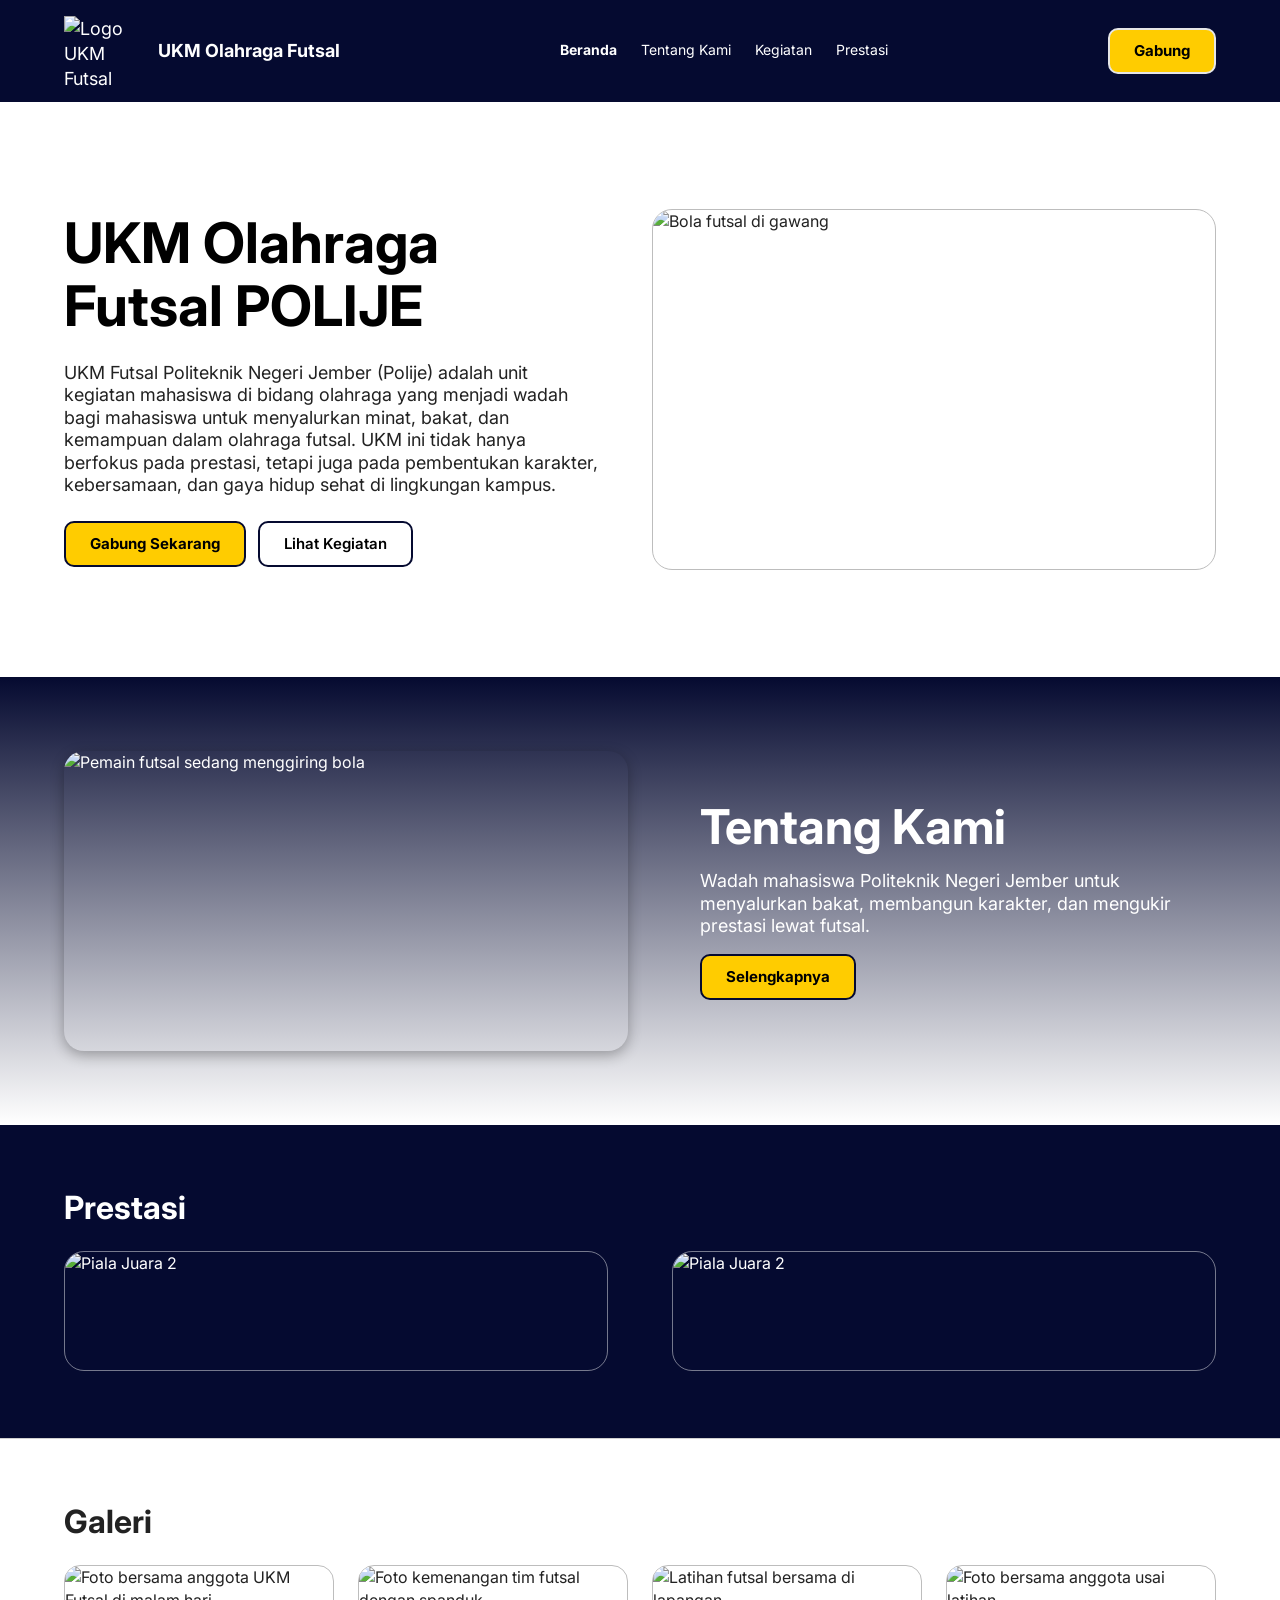
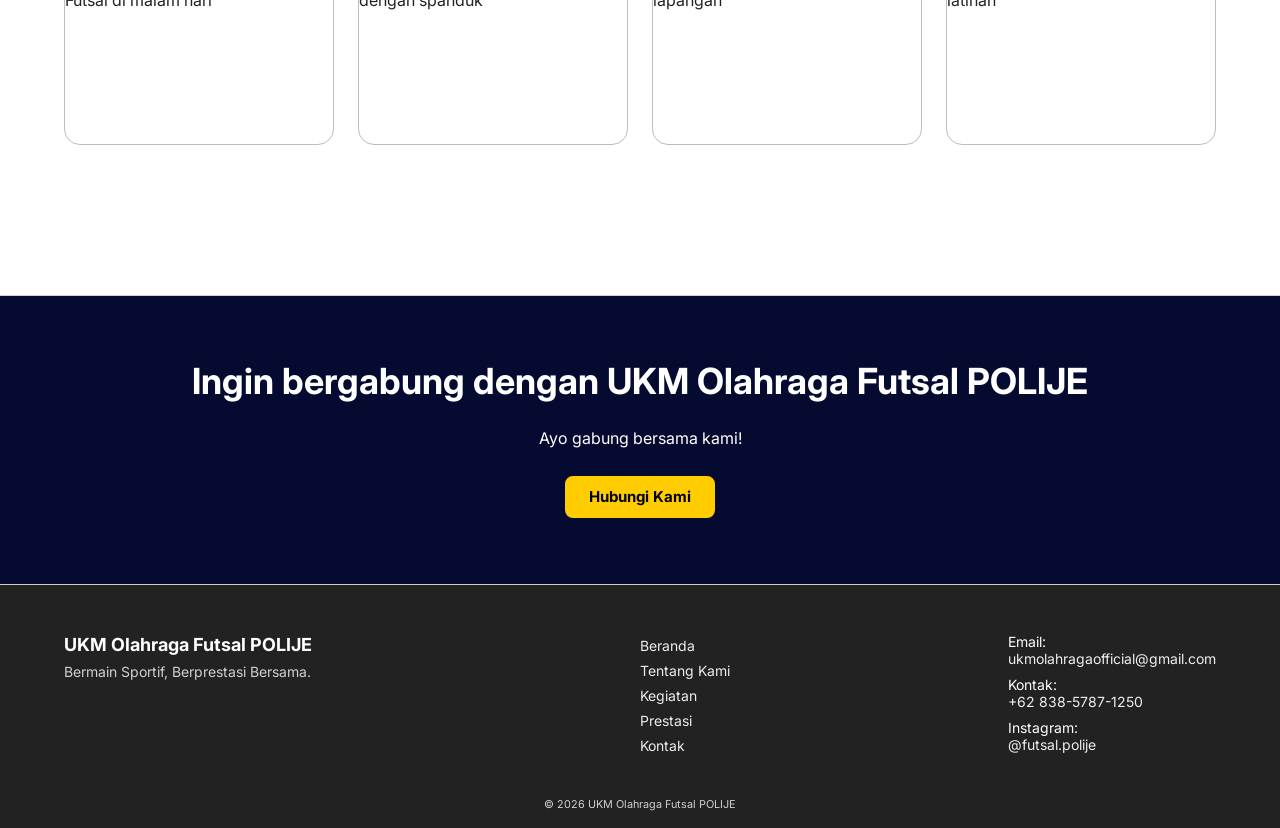
==== Beranda.html @ 7218a0f6 "penambahan Javascript" ====
<!DOCTYPE html>
<html lang="id">
<head>
  <meta charset="UTF-8">
  <meta name="viewport" content="width=device-width, initial-scale=1">
  <meta name="description" content="UKM Olahraga Futsal Politeknik Negeri Jember (POLIJE) - wadah mahasiswa untuk menyalurkan minat, bakat, dan kemampuan dalam olahraga futsal.">
  <title>UKM Olahraga Futsal POLIJE</title>

  <!-- Font Inter -->
  <link rel="preconnect" href="https://fonts.googleapis.com">
  <link rel="preconnect" href="https://fonts.gstatic.com" crossorigin>
  <link href="https://fonts.googleapis.com/css2?family=Inter:wght@400;500;600;700&display=swap" rel="stylesheet">

  <!-- CSS eksternal -->
  <link rel="stylesheet" href="style.css">
</head>
<body id="atas">

  <!-- Tautan lompat untuk aksesibilitas -->
  <a class="skip-link" href="#konten-utama">Lompat ke konten utama</a>

  <!-- ========== HEADER & NAVIGASI ========== -->
  <header class="site-header is-dark is-home">
    <a class="brand" href="Beranda.html">
      <img src="images/logo-futsal.png" alt="Logo UKM Futsal POLIJE" width="40" height="40">
      <strong>UKM Olahraga Futsal</strong>
    </a>

    <nav class="main-nav" aria-label="Navigasi utama">
      <ul>
        <li><a href="Beranda.html" aria-current="page"><strong>Beranda</strong></a></li>
        <li><a href="tentang-kami.html">Tentang Kami</a></li>
        <li><a href="kegiatan-galeri.html">Kegiatan</a></li>
        <li><a href="prestasi.html">Prestasi</a></li>
      </ul>
    </nav>

    <p><a class="btn" href="#gabung"><strong>Gabung</strong></a></p>
  </header>

  <hr>

  <main id="konten-utama">

    <!-- ========== BERANDA ========== -->
    <section id="beranda" class="section hero" aria-labelledby="judul-beranda">
      <div>
        <h1 id="judul-beranda">UKM Olahraga Futsal POLIJE</h1>
        <p>
          UKM Futsal Politeknik Negeri Jember (Polije) adalah unit kegiatan
          mahasiswa di bidang olahraga yang menjadi wadah bagi mahasiswa untuk
          menyalurkan minat, bakat, dan kemampuan dalam olahraga futsal. UKM ini
          tidak hanya berfokus pada prestasi, tetapi juga pada pembentukan
          karakter, kebersamaan, dan gaya hidup sehat di lingkungan kampus.
        </p>
        <p class="btn-row">
          <a class="btn" href="#gabung"><strong>Gabung Sekarang</strong></a>
          <a class="btn btn-outline" href="kegiatan-galeri.html">Lihat Kegiatan</a>
        </p>
      </div>
      <figure>
        <img src="images/hero-futsal.jpg" alt="Bola futsal di gawang" width="480" height="320">
      </figure>
    </section>

    <hr>

    <!-- ========== TENTANG KAMI ========== -->
    <section id="tentang" class="section section-gradient about-home" aria-labelledby="judul-tentang">
      <figure>
        <img src="images/tentang-futsal.jpg" alt="Pemain futsal sedang menggiring bola" width="480" height="320">
      </figure>
      <div>
        <h2 id="judul-tentang">Tentang Kami</h2>
        <p>
          Wadah mahasiswa Politeknik Negeri Jember untuk menyalurkan bakat,
          membangun karakter, dan mengukir prestasi lewat futsal.
        </p>
        <p><a class="btn" href="tentang-kami.html"><strong>Selengkapnya</strong></a></p>
      </div>
    </section>

    <hr>

    <!-- ========== PRESTASI ========== -->
    <section id="prestasi" class="section section-dark prestasi-home" aria-labelledby="judul-prestasi">
      <h2 id="judul-prestasi">Prestasi</h2>
      <ul class="prestasi-list">
        <li>
          <figure>
            <img src="images/prestasi-juara-2-a.jpg" alt="Piala Juara 2" width="480" height="120">
            <figcaption class="sr-only">Juara 2</figcaption>
          </figure>
        </li>
        <li>
          <figure>
            <img src="images/prestasi-juara-2-b.jpg" alt="Piala Juara 2" width="480" height="120">
            <figcaption class="sr-only">Juara 2</figcaption>
          </figure>
        </li>
      </ul>
      <p class="to-top"><a href="#atas">Kembali ke atas</a></p>
    </section>

    <hr>

    <!-- ========== GALERI / KEGIATAN ========== -->
    <section id="galeri" class="section galeri-home" aria-labelledby="judul-galeri">
      <h2 id="judul-galeri">Galeri</h2>
      <ul class="gallery">
        <li><img src="images/galeri-1.jpg" alt="Foto bersama anggota UKM Futsal di malam hari" width="240" height="180"></li>
        <li><img src="images/galeri-2.jpg" alt="Foto kemenangan tim futsal dengan spanduk" width="240" height="180"></li>
        <li><img src="images/galeri-3.jpg" alt="Latihan futsal bersama di lapangan" width="240" height="180"></li>
        <li><img src="images/galeri-4.jpg" alt="Foto bersama anggota usai latihan" width="240" height="180"></li>
      </ul>
      <p class="to-top"><a href="#atas">Kembali ke atas</a></p>
    </section>

    <hr>

    <!-- ========== AJAKAN BERGABUNG ========== -->
    <section id="gabung" class="section section-dark cta" aria-labelledby="judul-gabung">
      <h2 id="judul-gabung">Ingin bergabung dengan UKM Olahraga Futsal POLIJE</h2>
      <p>Ayo gabung bersama kami!</p>
      <p><a class="btn" href="#kontak"><strong>Hubungi Kami</strong></a></p>
    </section>

  </main>

  <hr>

  <!-- ========== FOOTER & KONTAK ========== -->
  <footer id="kontak" class="site-footer">
    <section class="footer-brand" aria-labelledby="judul-footer">
      <h2 id="judul-footer">UKM Olahraga Futsal POLIJE</h2>
      <p>Bermain Sportif, Berprestasi Bersama.</p>
    </section>

    <nav class="footer-nav" aria-label="Navigasi footer">
      <h3 class="sr-only">Menu</h3>
      <ul>
        <li><a href="Beranda.html">Beranda</a></li>
        <li><a href="tentang-kami.html">Tentang Kami</a></li>
        <li><a href="kegiatan-galeri.html">Kegiatan</a></li>
        <li><a href="prestasi.html">Prestasi</a></li>
        <li><a href="#kontak">Kontak</a></li>
      </ul>
    </nav>

    <address class="footer-contact">
      <h3 class="sr-only">Kontak</h3>
      <p>Email:<br>
        <a href="mailto:ukmolahragaofficial@gmail.com">ukmolahragaofficial@gmail.com</a>
      </p>
      <p>Kontak:<br>
        <a href="tel:+6283857871250">+62 838-5787-1250</a>
      </p>
      <p>Instagram:<br>
        <a href="https://www.instagram.com/futsal.polije" target="_blank" rel="noopener noreferrer">@futsal.polije</a>
      </p>
    </address>

    <p class="footer-copy"><small>&copy; 2026 UKM Olahraga Futsal POLIJE</small></p>
    <p class="to-top"><a href="#atas">Kembali ke atas</a></p>
  </footer>
  <script src="slide.js"></script>
</body>
</html>
---- style.css ----
/* ==========================================================
   UKM Olahraga Futsal POLIJE - style.css
   Mengikuti desain Figma (lebar 1280px, padding section 64px)
   + penyesuaian responsif untuk tablet dan mobile.
   ========================================================== */

/* ---------- 1. Variabel ---------- */
:root {
  --navy: #050A30;
  --yellow: #FFCC00;
  --yellow-hover: #FFD94D;
  --ink: #222222;
  --gray: #555555;
  --line: #D0D0D0;
  --line-strong: #BDBDBD;
  --soft: #F2F2F2;
  --footer-bg: #222222;

  /* Jarak kiri-kanan: 64px di 1280px, tetap terpusat (isi 1152px) di layar lebih lebar */
  --pad-x: max(64px, calc((100% - 1152px) / 2));

  --font: "Inter", system-ui, -apple-system, "Segoe UI", Roboto, Arial, sans-serif;
}

/* ---------- 2. Reset & dasar ---------- */
*,
*::before,
*::after {
  box-sizing: border-box;
}

html {
  scroll-behavior: smooth;
}

body {
  margin: 0;
  font-family: var(--font);
  font-size: 16px;
  line-height: 1.4;
  color: var(--ink);
  background: #FFFFFF;
}

img {
  display: block;
  max-width: 100%;
}

figure {
  margin: 0;
}

ul,
ol {
  margin: 0;
  padding: 0;
}

h1, h2, h3, p {
  margin: 0;
}

a {
  color: inherit;
  text-decoration: none;
}

hr {
  display: none; /* pemisah antar-section diganti border/warna section */
}

/* Fokus keyboard yang jelas */
a:focus-visible {
  outline: 3px solid #5B8DEF;
  outline-offset: 3px;
  border-radius: 4px;
}

/* Teks hanya untuk pembaca layar */
.sr-only {
  position: absolute;
  width: 1px;
  height: 1px;
  margin: -1px;
  padding: 0;
  overflow: hidden;
  clip: rect(0, 0, 0, 0);
  white-space: nowrap;
  border: 0;
}

/* Tautan lompat: muncul saat difokuskan keyboard */
.skip-link {
  position: absolute;
  left: 16px;
  top: -100px;
  z-index: 100;
  padding: 10px 16px;
  background: var(--yellow);
  color: #000;
  font-weight: 600;
  border-radius: 8px;
}

.skip-link:focus {
  top: 16px;
}

/* "Kembali ke atas" tidak ada di desain Figma */
.to-top {
  display: none;
}

/* ---------- 3. Tombol ---------- */
.btn {
  display: inline-flex;
  align-items: center;
  justify-content: center;
  padding: 12px 24px;
  font-size: 15px;
  font-weight: 600;
  line-height: 1.2;
  color: #000;
  background: var(--yellow);
  border: 2px solid var(--navy);
  border-radius: 10px;
  transition: background-color .15s ease, transform .15s ease, box-shadow .15s ease;
}

.btn:hover {
  background: var(--yellow-hover);
  transform: translateY(-1px);
  box-shadow: 0 4px 10px rgba(0, 0, 0, .18);
}

.btn:active {
  transform: translateY(0);
  box-shadow: none;
}

.btn-outline {
  background: #FFFFFF;
}

.btn-outline:hover {
  background: var(--soft);
}

.btn-row {
  display: flex;
  flex-wrap: wrap;
  gap: 12px;
}

/* ---------- 4. Navbar ---------- */
.site-header {
  display: flex;
  flex-direction: row;
  justify-content: space-between;
  align-items: center;
  gap: 24px;
  height: 80px;
  padding: 16px var(--pad-x);
  background: #FFFFFF;
  color: var(--ink);
  border-bottom: 1px solid var(--line-strong);
}

.site-header > p {
  flex: none;
}

.brand {
  display: flex;
  align-items: center;
  gap: 16px;
  flex: none;
  font-size: 18px;
}

.brand img {
  width: 40px;
  height: 40px;
  object-fit: contain;
}

.brand strong {
  font-weight: 700;
  line-height: 1.2;
}

.main-nav ul {
  display: flex;
  align-items: center;
  gap: 24px;
  list-style: none;
}

.main-nav a {
  display: inline-block;
  padding: 4px 0;
  font-size: 14px;
  border-bottom: 2px solid transparent;
  transition: border-color .15s ease;
}

.main-nav a:hover {
  border-bottom-color: currentColor;
}

.main-nav a[aria-current="page"] {
  font-weight: 700;
}

/* Navbar biru gelap (Beranda & Prestasi) */
.site-header.is-dark {
  background: var(--navy);
  color: #FFFFFF;
}

.site-header.is-dark .btn {
  border-color: #E6E6E6;
}

/* Navbar Beranda: lebih tinggi dengan logo lebih besar */
.site-header.is-home {
  height: 102px;
  border-bottom-color: var(--navy);
}

.site-header.is-home .brand {
  gap: 24px;
}

.site-header.is-home .brand img {
  width: 70px;
  height: 70px;
}

/* ---------- 5. Judul halaman (header biru) ---------- */
.page-hero {
  display: flex;
  flex-direction: column;
  align-items: flex-start;
  gap: 12px;
  padding: 56px var(--pad-x);
  color: #FFFFFF;
  background: var(--navy);
  border-top: 1px solid var(--line);
  border-bottom: 1px solid var(--line);
}

.page-hero h1 {
  font-size: 44px;
  font-weight: 700;
  line-height: 1.1;
}

.page-hero p {
  font-size: 18px;
  line-height: 1.3;
}

/* Navigasi lokal tidak ditampilkan di Figma */
.page-hero nav {
  display: none;
}

/* ---------- 6. Section umum ---------- */
.section {
  display: flex;
  flex-direction: column;
  align-items: stretch;
  gap: 24px;
  padding: 64px var(--pad-x);
  background: #FFFFFF;
  border-bottom: 1px solid var(--line);
}

.section > h2 {
  font-size: 32px;
  font-weight: 700;
  line-height: 1.2;
}

.section-soft {
  background: var(--soft);
}

.section-dark {
  background: var(--navy);
  color: #FFFFFF;
}

.section-gradient {
  background: linear-gradient(180deg, var(--navy) 0%, #FFFFFF 100%);
  border-color: #FFFFFF;
}

/* ---------- 7. Beranda ---------- */
.hero {
  flex-direction: row;
  align-items: center;
  gap: 52px;
  min-height: 575px;
  border-bottom: 0;
}

.hero > div {
  flex: 1;
  display: flex;
  flex-direction: column;
  gap: 24px;
}

.hero h1 {
  font-size: 56px;
  font-weight: 700;
  line-height: 1.12;
  color: #000;
}

.hero p {
  font-size: 18px;
  line-height: 1.25;
}

.hero figure {
  flex: 0 0 49%;
}

.hero figure img {
  width: 100%;
  height: 361px;
  object-fit: cover;
  border-radius: 20px;
  border: 1px solid var(--line-strong);
}

.about-home {
  flex-direction: row;
  align-items: center;
  gap: 72px;
  min-height: 448px;
  color: #FFFFFF;
}

.about-home figure {
  flex: 0 0 49%;
}

.about-home figure img {
  width: 100%;
  height: 300px;
  object-fit: cover;
  border-radius: 20px;
  box-shadow: 0 4px 14px rgba(0, 0, 0, .3);
}

.about-home > div {
  flex: 1;
  display: flex;
  flex-direction: column;
  align-items: flex-start;
  gap: 16px;
}

.about-home h2 {
  font-size: 48px;
  font-weight: 700;
  line-height: 1.1;
}

.about-home p {
  font-size: 18px;
  line-height: 1.25;
}

.prestasi-home {
  min-height: 314px;
  border-color: var(--line);
}

.prestasi-home h2 {
  color: #FFFFFF;
}

.prestasi-list {
  display: grid;
  grid-template-columns: repeat(2, 1fr);
  gap: 64px;
  list-style: none;
}

.prestasi-list img {
  width: 100%;
  height: 120px;
  object-fit: cover;
  border-radius: 20px;
  border: 1px solid rgba(255, 255, 255, .45);
}

.galeri-home {
  min-height: 457px;
}

.cta {
  align-items: center;
  text-align: center;
  min-height: 284px;
  border-color: var(--line);
}

.cta h2 {
  font-size: 36px;
  font-weight: 700;
  line-height: 1.2;
  color: #FFFFFF;
}

.cta p {
  font-size: 16px;
}

/* ---------- 8. Galeri & kartu ---------- */
.gallery {
  display: grid;
  grid-template-columns: repeat(4, 1fr);
  gap: 24px;
  list-style: none;
}

.gallery img {
  width: 100%;
  height: 270px;
  object-fit: cover;
  border-radius: 16px;
  border: 1px solid var(--line-strong);
}

.galeri-home .gallery img {
  height: 180px;
}

.card-grid {
  display: grid;
  grid-template-columns: repeat(3, 1fr);
  gap: 24px;
  list-style: none;
}

/* Kartu kegiatan */
.card {
  height: 100%;
  padding: 16px;
  background: #FFFFFF;
  border: 1px solid var(--line);
  border-radius: 16px;
  transition: box-shadow .2s ease, transform .2s ease;
}

.card:hover {
  box-shadow: 0 6px 16px rgba(0, 0, 0, .1);
  transform: translateY(-2px);
}

.card img {
  width: 100%;
  height: 432px;
  object-fit: cover;
  border-radius: 16px;
}

.card h3 {
  margin-top: 16px;
  font-size: 20px;
  font-weight: 500;
  line-height: 1.3;
}

.card p {
  margin-top: 8px;
  font-size: 14px;
  color: var(--gray);
}

/* ---------- 9. Tentang Kami ---------- */
.profil {
  flex-direction: row;
  align-items: center;
  gap: 64px;
}

.profil > div {
  flex: 1;
}

.profil h2 {
  margin-bottom: 12px;
  font-size: 32px;
  font-weight: 700;
}

.profil h3 {
  font-size: 16px;
  font-weight: 400;
  line-height: 1.3;
  color: #333;
}

.profil p {
  margin-bottom: 28px;
  font-size: 16px;
  line-height: 1.3;
  color: #333;
}

.profil p:last-child {
  margin-bottom: 0;
}

.profil figure {
  flex: 0 0 49%;
}

.profil figure img {
  width: 100%;
  height: 320px;
  object-fit: cover;
  border-radius: 20px;
  filter: grayscale(1);
}

.visimisi {
  position: relative;
  flex-direction: row;
  align-items: stretch;
}

.panel {
  padding: 28px;
  background: #FFFFFF;
  border: 1px solid var(--line);
  border-radius: 20px;
  box-shadow: 0 4px 14px rgba(0, 0, 0, .08);
}

#visi {
  flex: 1;
}

#misi {
  flex: 1.65;
}

.panel h3 {
  margin-bottom: 12px;
  font-size: 26px;
  font-weight: 700;
  line-height: 1.2;
}

.panel p,
.panel li {
  font-size: 16px;
  line-height: 1.25;
  color: #444;
}

.panel ol {
  padding-left: 24px;
}

.struktur > p {
  font-size: 16px;
  color: var(--gray);
}

.team figure {
  padding: 20px;
  text-align: center;
  background: #FFFFFF;
  border: 1px solid var(--line-strong);
}

.team img {
  width: 100%;
  height: 420px;
  object-fit: cover;
  border-radius: 20px;
}

.team figcaption {
  margin-top: 12px;
  font-size: 14px;
  color: var(--gray);
  line-height: 1.5;
}

.team figcaption strong {
  font-size: 20px;
  font-weight: 500;
  color: var(--ink);
}

/* ---------- 10. Prestasi ---------- */
.achievement-list {
  display: flex;
  flex-direction: column;
  gap: 16px;
  width: 420px;
  max-width: 100%;
  list-style: none;
}

.achievement {
  display: flex;
  align-items: center;
  gap: 24px;
  padding: 20px;
  background: #FFFFFF;
  border: 1px solid var(--line-strong);
  transition: box-shadow .2s ease;
}

.achievement:hover {
  box-shadow: 0 6px 16px rgba(0, 0, 0, .1);
}

.achievement figure {
  flex: none;
}

.achievement img {
  width: 120px;
  height: 182px;
  object-fit: cover;
  border: 1px solid #333;
}

.achievement h3 {
  font-size: 20px;
  font-weight: 500;
  line-height: 1.3;
}

.achievement p {
  margin-top: 4px;
  font-size: 16px;
  color: var(--gray);
}

/* ---------- 11. Footer ---------- */
.site-footer {
  display: grid;
  grid-template-columns: 50% 1fr auto;
  grid-template-areas:
    "brand menu contact"
    "copy  copy copy";
  row-gap: 32px;
  padding: 48px var(--pad-x) 16px;
  background: var(--footer-bg);
  color: #FFFFFF;
}

.footer-brand {
  grid-area: brand;
}

.footer-brand h2 {
  font-size: 18px;
  font-weight: 700;
  line-height: 1.3;
}

.footer-brand p {
  margin-top: 6px;
  font-size: 14px;
  color: var(--line);
}

.footer-nav {
  grid-area: menu;
}

.footer-nav ul {
  list-style: none;
}

.footer-nav a,
.footer-contact a {
  color: #EDEDED;
}

.footer-nav a {
  display: inline-block;
  padding: 2px 0;
  font-size: 14px;
  line-height: 1.5;
}

.footer-nav a:hover,
.footer-contact a:hover {
  color: var(--yellow);
}

.footer-nav a:focus-visible,
.footer-contact a:focus-visible,
.footer-brand a:focus-visible {
  outline-color: var(--yellow);
}

.footer-contact {
  grid-area: contact;
  font-style: normal;
  font-size: 14px;
  line-height: 1.25;
}

.footer-contact p {
  margin-bottom: 8px;
}

.footer-copy {
  grid-area: copy;
  text-align: center;
  font-size: 13px;
  color: var(--line);
}

/* ---------- 12. Tablet (<= 1024px) ---------- */
@media (max-width: 1024px) {
  :root {
    --pad-x: 32px;
  }

  .hero,
  .about-home,
  .profil {
    flex-direction: column;
    align-items: stretch;
    gap: 32px;
    min-height: 0;
  }

  .hero figure,
  .about-home figure,
  .profil figure {
    flex: none;
  }

  .hero h1 {
    font-size: 44px;
  }

  .about-home h2 {
    font-size: 40px;
  }

  .gallery,
  .card-grid {
    grid-template-columns: repeat(2, 1fr);
  }

  .prestasi-list {
    gap: 24px;
  }

  .visimisi {
    flex-direction: column;
  }

  .site-footer {
    grid-template-columns: 1fr 1fr;
    grid-template-areas:
      "brand brand"
      "menu  contact"
      "copy  copy";
  }
}

/* ---------- 13. Mobile (<= 640px) ---------- */
@media (max-width: 640px) {
  :root {
    --pad-x: 20px;
  }

  .site-header,
  .site-header.is-home {
    flex-wrap: wrap;
    height: auto;
    gap: 12px 16px;
    padding-block: 12px;
  }

  .brand {
    gap: 10px;
    font-size: 15px;
  }

  .site-header.is-home .brand {
    gap: 12px;
  }

  .site-header.is-home .brand img {
    width: 48px;
    height: 48px;
  }

  .main-nav {
    order: 3;
    flex-basis: 100%;
    overflow-x: auto;
  }

  .main-nav ul {
    gap: 18px;
    white-space: nowrap;
  }

  .btn {
    padding: 10px 18px;
    font-size: 14px;
  }

  .page-hero {
    padding-block: 36px;
  }

  .page-hero h1 {
    font-size: 32px;
  }

  .page-hero p {
    font-size: 16px;
  }

  .section {
    padding-block: 40px;
  }

  .section > h2,
  .profil h2 {
    font-size: 26px;
  }

  .hero h1 {
    font-size: 34px;
  }

  .hero p,
  .about-home p {
    font-size: 16px;
  }

  .hero figure img {
    height: 240px;
  }

  .about-home h2 {
    font-size: 32px;
  }

  .about-home figure img {
    height: 220px;
  }

  .cta h2 {
    font-size: 26px;
  }

  .prestasi-list {
    grid-template-columns: 1fr;
  }

  .galeri-home .gallery img,
  .gallery img {
    height: 150px;
  }

  .card-grid {
    grid-template-columns: 1fr;
  }

  .card img {
    height: auto;
    aspect-ratio: 3 / 4;
  }

  .team img {
    height: 360px;
  }

  .profil figure img {
    height: 240px;
  }

  .panel {
    padding: 20px;
  }

  .achievement {
    gap: 16px;
    padding: 16px;
  }

  .achievement img {
    width: 96px;
    height: 146px;
  }

  .site-footer {
    grid-template-columns: 1fr;
    grid-template-areas:
      "brand"
      "menu"
      "contact"
      "copy";
    row-gap: 24px;
  }
}

/* ---------- 14. Hormati preferensi gerak ---------- */
@media (prefers-reduced-motion: reduce) {
  html {
    scroll-behavior: auto;
  }

  *,
  *::before,
  *::after {
    transition: none !important;
  }

  .btn:hover,
  .card:hover {
    transform: none;
  }
}
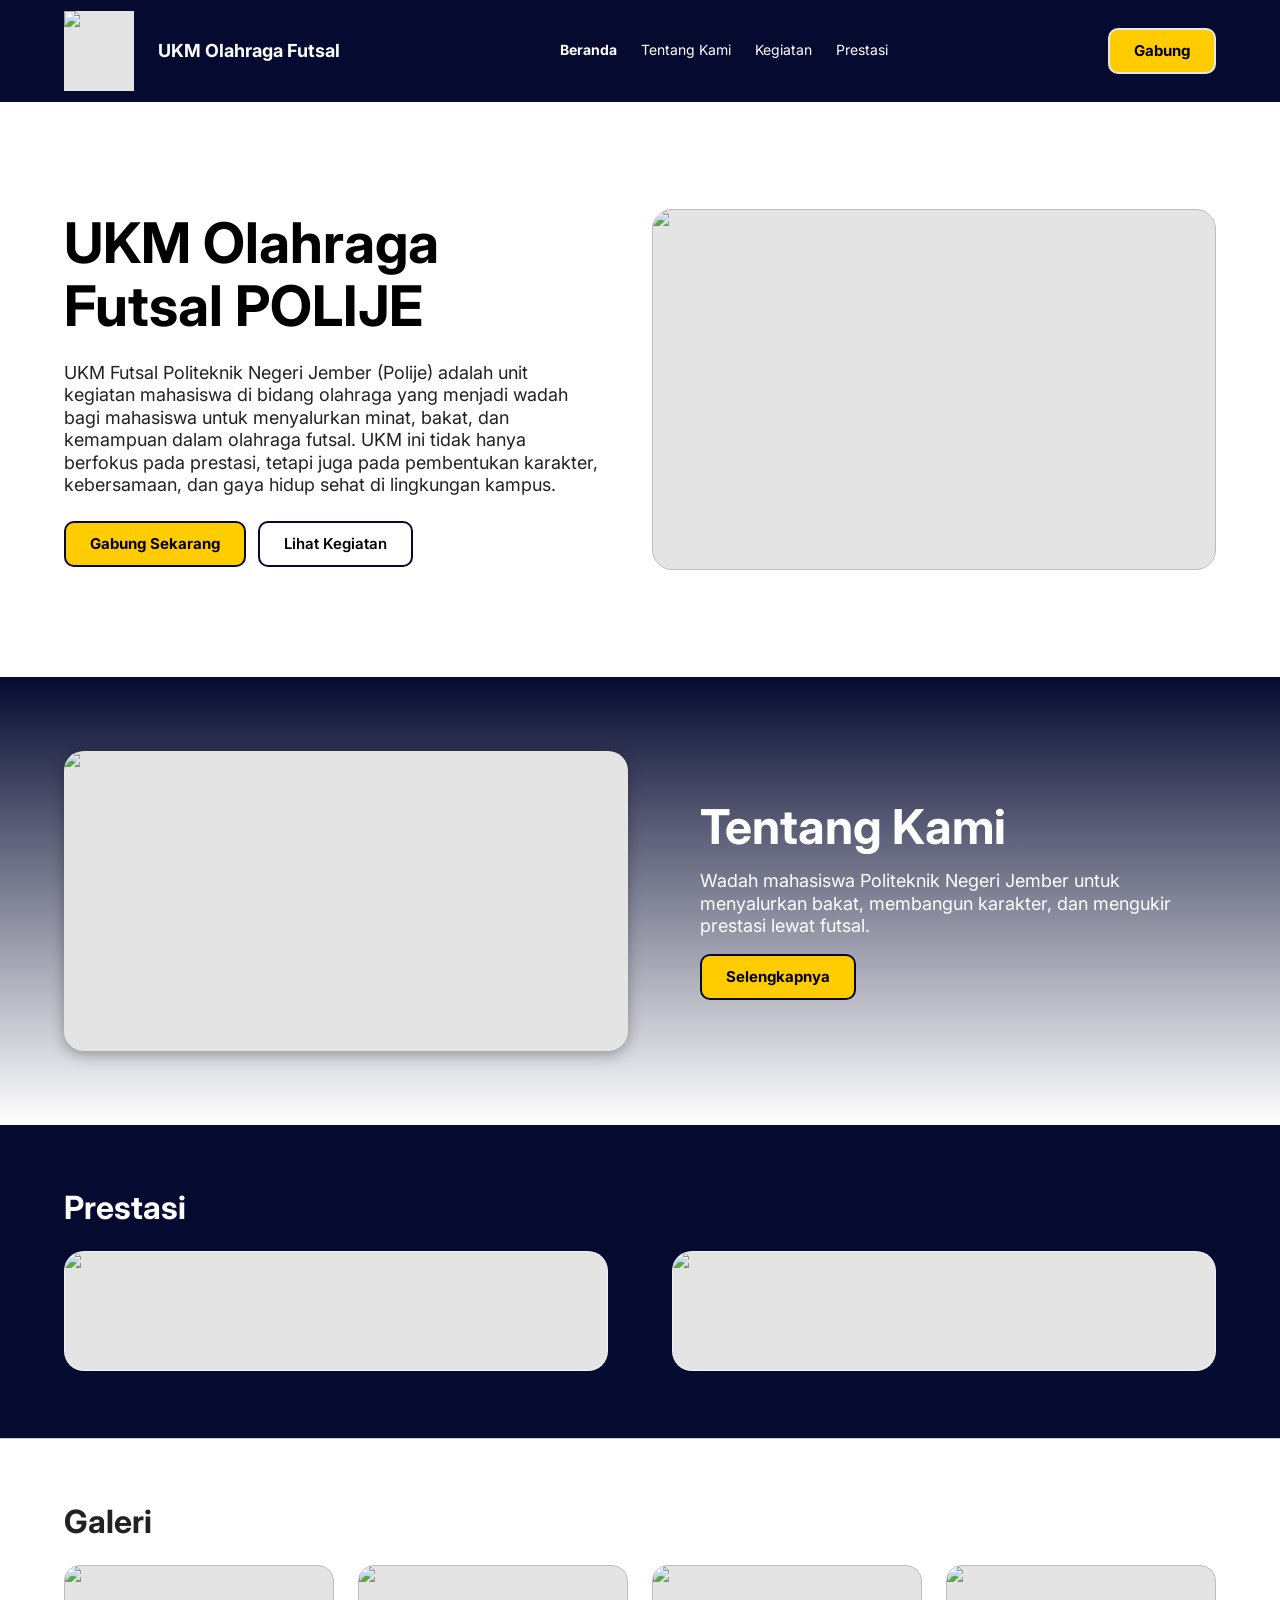
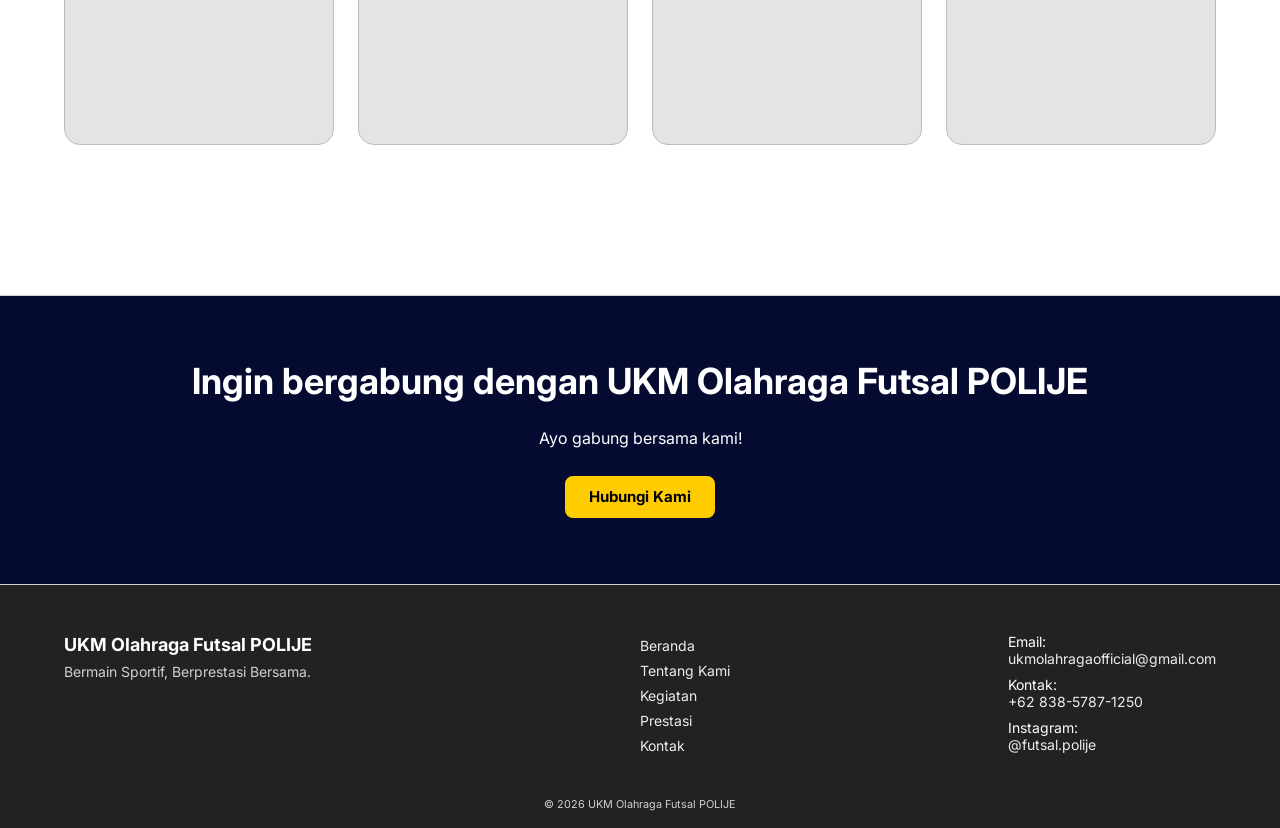
==== commit 78365fd5: "Merge branch 'main' of https://github.com/amino134289-cpu/Project-UKM-Futsal" ====
--- a/Beranda.html
+++ b/Beranda.html
@@ -163,6 +163,6 @@
     <p class="footer-copy"><small>&copy; 2026 UKM Olahraga Futsal POLIJE</small></p>
     <p class="to-top"><a href="#atas">Kembali ke atas</a></p>
   </footer>
-  <script src="slide.js"></script>
+  <script src="java .js"></script>
 </body>
 </html>
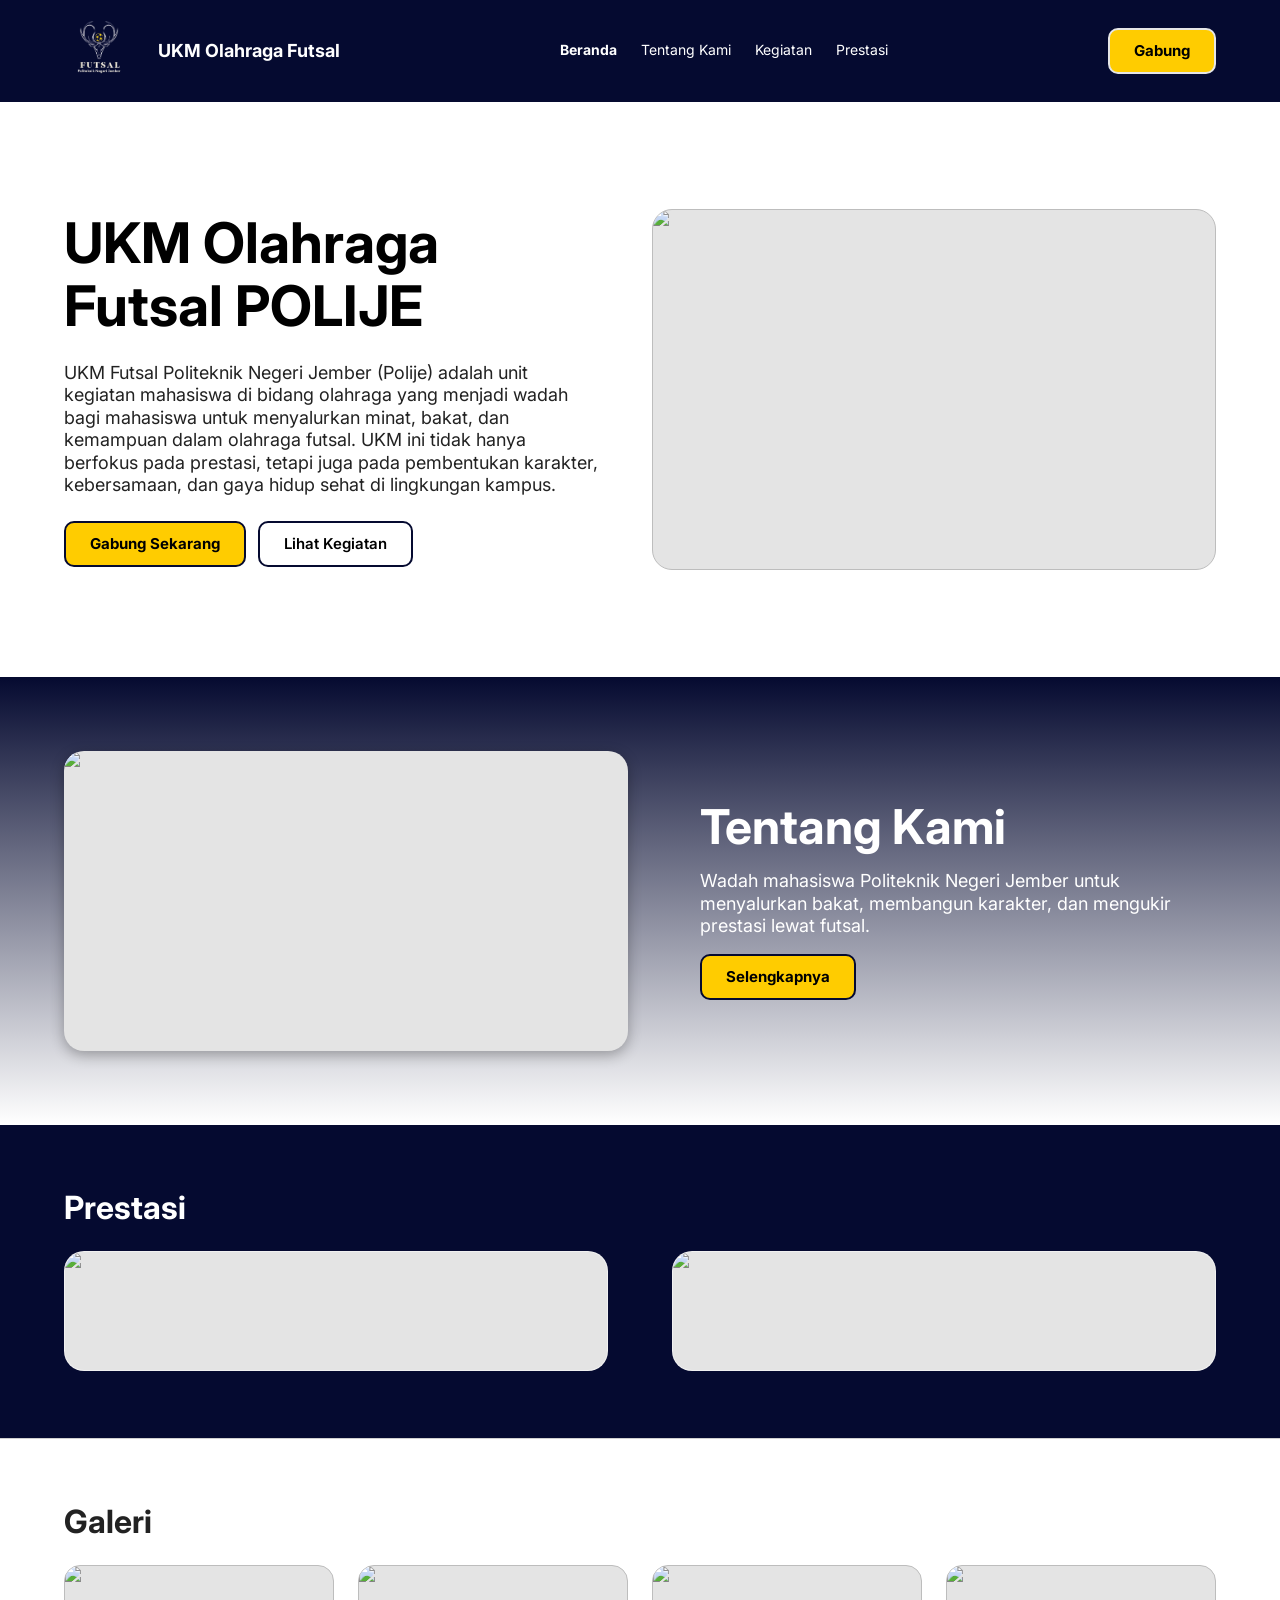
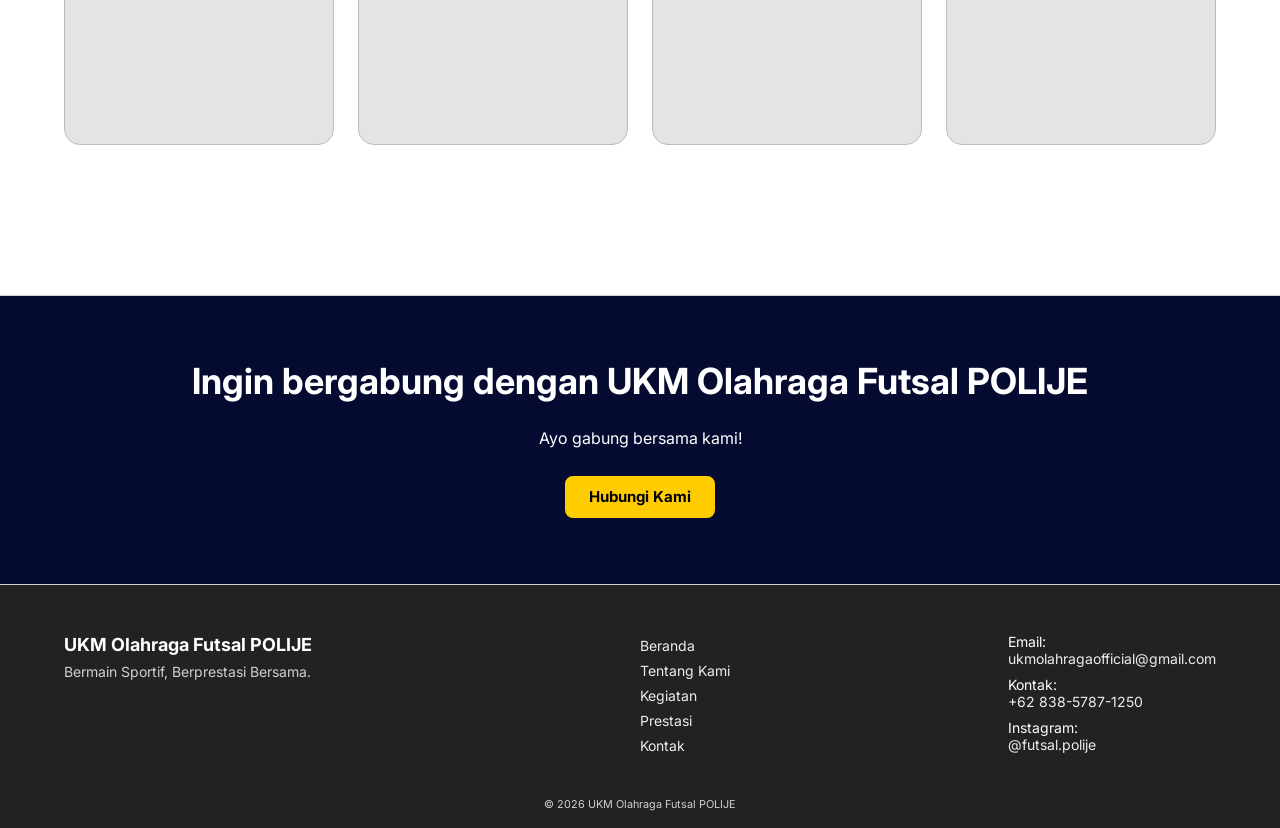
==== commit dc821291: "Nambahin logo Futsal" ====
--- a/Beranda.html
+++ b/Beranda.html
@@ -22,7 +22,7 @@
   <!-- ========== HEADER & NAVIGASI ========== -->
   <header class="site-header is-dark is-home">
     <a class="brand" href="Beranda.html">
-      <img src="images/logo-futsal.png" alt="Logo UKM Futsal POLIJE" width="40" height="40">
+      <img src="logo futsal.png" alt="Logo UKM Futsal POLIJE" width="40" height="40">
       <strong>UKM Olahraga Futsal</strong>
     </a>
 
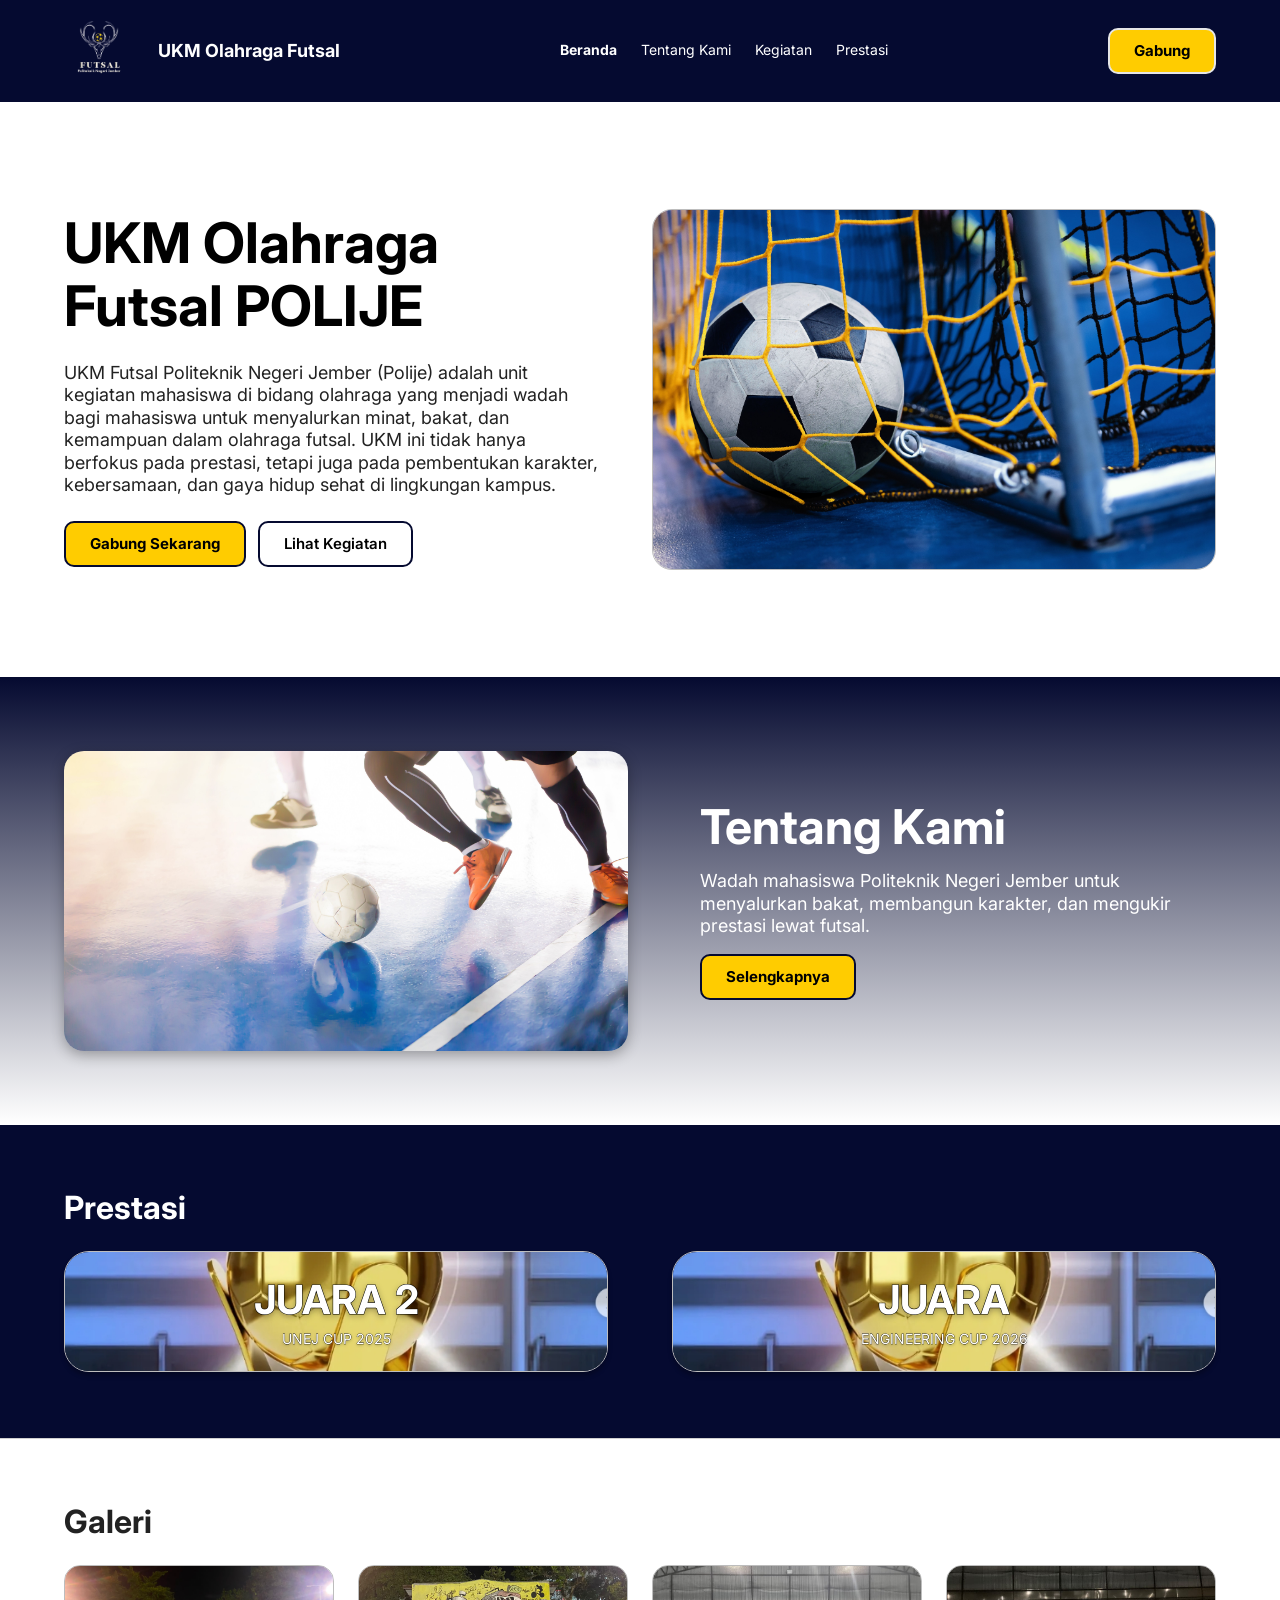
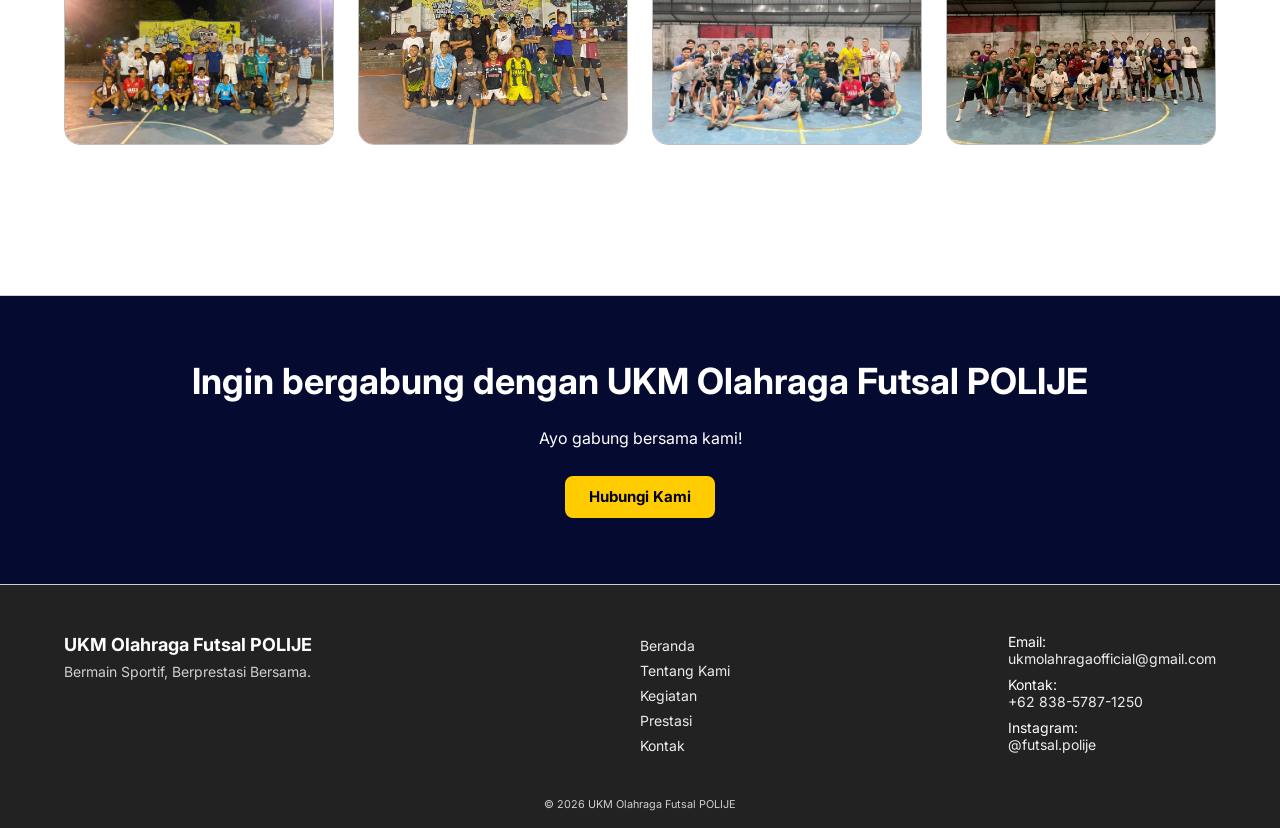
==== commit 6d206ddd: "Menambahkan gambar dan mengubah path images pada html" ====
--- a/Beranda.html
+++ b/Beranda.html
@@ -12,7 +12,7 @@
   <link href="https://fonts.googleapis.com/css2?family=Inter:wght@400;500;600;700&display=swap" rel="stylesheet">
 
   <!-- CSS eksternal -->
-  <link rel="stylesheet" href="style.css">
+  <link rel="stylesheet" href="beranda.css">
 </head>
 <body id="atas">
 
@@ -59,7 +59,7 @@
         </p>
       </div>
       <figure>
-        <img src="images/hero-futsal.jpg" alt="Bola futsal di gawang" width="480" height="320">
+        <img src="images/beranda/hero-futsal.jpg" alt="Bola futsal di gawang" width="480" height="320">
       </figure>
     </section>
 
@@ -68,7 +68,7 @@
     <!-- ========== TENTANG KAMI ========== -->
     <section id="tentang" class="section section-gradient about-home" aria-labelledby="judul-tentang">
       <figure>
-        <img src="images/tentang-futsal.jpg" alt="Pemain futsal sedang menggiring bola" width="480" height="320">
+        <img src="images/beranda/tentang-futsal.jpg" alt="Pemain futsal sedang menggiring bola" width="480" height="320">
       </figure>
       <div>
         <h2 id="judul-tentang">Tentang Kami</h2>
@@ -88,14 +88,14 @@
       <ul class="prestasi-list">
         <li>
           <figure>
-            <img src="images/prestasi-juara-2-a.jpg" alt="Piala Juara 2" width="480" height="120">
-            <figcaption class="sr-only">Juara 2</figcaption>
+            <img src="images/beranda/prestasi-juara-2-a.jpg" alt="Piala Juara 2" width="480" height="120">
+            <figcaption><strong>JUARA 2</strong><span>UNEJ CUP 2025</span></figcaption>
           </figure>
         </li>
         <li>
           <figure>
-            <img src="images/prestasi-juara-2-b.jpg" alt="Piala Juara 2" width="480" height="120">
-            <figcaption class="sr-only">Juara 2</figcaption>
+            <img src="images/beranda/prestasi-juara-2-b.jpg" alt="Piala Juara 2" width="480" height="120">
+            <figcaption><strong>JUARA</strong><span>ENGINEERING CUP 2026</span></figcaption>
           </figure>
         </li>
       </ul>
@@ -108,10 +108,10 @@
     <section id="galeri" class="section galeri-home" aria-labelledby="judul-galeri">
       <h2 id="judul-galeri">Galeri</h2>
       <ul class="gallery">
-        <li><img src="images/galeri-1.jpg" alt="Foto bersama anggota UKM Futsal di malam hari" width="240" height="180"></li>
-        <li><img src="images/galeri-2.jpg" alt="Foto kemenangan tim futsal dengan spanduk" width="240" height="180"></li>
-        <li><img src="images/galeri-3.jpg" alt="Latihan futsal bersama di lapangan" width="240" height="180"></li>
-        <li><img src="images/galeri-4.jpg" alt="Foto bersama anggota usai latihan" width="240" height="180"></li>
+        <li><img src="images/beranda/galeri-1.jpg" alt="Foto bersama anggota UKM Futsal di malam hari" width="240" height="180"></li>
+        <li><img src="images/beranda/galeri-2.jpg" alt="Foto kemenangan tim futsal dengan spanduk" width="240" height="180"></li>
+        <li><img src="images/beranda/galeri-3.jpg" alt="Latihan futsal bersama di lapangan" width="240" height="180"></li>
+        <li><img src="images/beranda/galeri-4.jpg" alt="Foto bersama anggota usai latihan" width="240" height="180"></li>
       </ul>
       <p class="to-top"><a href="#atas">Kembali ke atas</a></p>
     </section>
--- a/beranda.css
+++ b/beranda.css
@@ -0,0 +1,911 @@
+/* ==========================================================
+   BERANDA - beranda.css
+   Dipakai oleh: Beranda.html
+   ----------------------------------------------------------
+   DAFTAR ISI
+   A. UMUM    : Variabel, Reset & Dasar, Aksesibilitas, Tombol,
+                Navbar, Section, Footer, Preferensi Gerak
+   B. BERANDA : 1. Hero
+                2. Tentang Kami
+                3. Prestasi
+                4. Galeri
+                5. Ajakan Bergabung (CTA)
+   ----------------------------------------------------------
+   CATATAN:
+   - Bagian "UMUM" sama di keempat file CSS. Kalau diubah di sini,
+     ubah juga di tentang-kami.css, kegiatan-galeri.css, prestasi.css.
+   - Bagian "BERANDA" hanya berlaku untuk Beranda.html.
+   - Ukuran mengikuti desain Figma (lebar 1280px). Aturan @media
+     di bawah tiap bagian = tampilan tablet (<= 1024px) dan
+     mobile (<= 640px).
+   ========================================================== */
+
+
+/* ==========================================================
+   >>> BAGIAN UMUM (SAMA DI KEEMPAT FILE CSS) <<<
+   Kalau ada yang diubah di bagian UMUM ini, ubah juga di
+   beranda.css, tentang-kami.css, kegiatan-galeri.css,
+   dan prestasi.css supaya tampilan semua halaman tetap seragam.
+   ========================================================== */
+
+
+/* ===== UMUM: Variabel ===== */
+
+/* Tempat menyimpan warna dan ukuran yang dipakai berulang.
+   Ganti nilainya di sini, seluruh halaman ikut berubah. */
+:root {
+  --navy: #050A30;          /* biru gelap: navbar, header halaman, section gelap */
+  --yellow: #FFCC00;        /* kuning: tombol utama */
+  --yellow-hover: #FFD94D;  /* kuning lebih terang saat tombol disentuh kursor */
+  --ink: #222222;           /* warna teks utama */
+  --gray: #555555;          /* warna teks pendukung (tanggal, keterangan) */
+  --line: #D0D0D0;          /* warna garis tipis pemisah section */
+  --line-strong: #BDBDBD;   /* warna garis bingkai kartu dan foto */
+  --soft: #F2F2F2;          /* abu-abu muda: latar section selang-seling */
+  --footer-bg: #222222;     /* warna latar footer */
+
+  /* Jarak kiri-kanan section: 64px di layar 1280px (sesuai Figma),
+     dan isi tetap di tengah (lebar 1152px) di layar yang lebih lebar */
+  --pad-x: max(64px, calc((100% - 1152px) / 2));
+
+  /* Jenis huruf: Inter, kalau gagal dimuat pakai huruf bawaan sistem */
+  --font: "Inter", system-ui, -apple-system, "Segoe UI", Roboto, Arial, sans-serif;
+}
+
+/* Tablet (lebar <= 1024px): jarak kiri-kanan dikecilkan jadi 32px */
+@media (max-width: 1024px) {
+  :root {
+    --pad-x: 32px;
+  }
+}
+
+/* Mobile (lebar <= 640px): jarak kiri-kanan dikecilkan lagi jadi 20px */
+@media (max-width: 640px) {
+  :root {
+    --pad-x: 20px;
+  }
+}
+
+
+/* ===== UMUM: Reset & Dasar ===== */
+
+/* Semua elemen: lebar/tinggi sudah termasuk padding dan border,
+   jadi ukuran lebih mudah dihitung */
+*,
+*::before,
+*::after {
+  box-sizing: border-box;
+}
+
+/* Halaman: klik link "#bagian" meluncur halus, tidak melompat */
+html {
+  scroll-behavior: smooth;
+}
+
+/* Isi halaman: huruf, ukuran, warna teks, dan latar dasar */
+body {
+  margin: 0;
+  font-family: var(--font);
+  font-size: 16px;
+  line-height: 1.4;
+  color: var(--ink);
+  background: #FFFFFF;
+}
+
+/* Semua gambar: tidak boleh melebihi lebar tempatnya, dan tampil sebagai blok */
+img {
+  display: block;
+  max-width: 100%;
+}
+
+/* Pembungkus gambar (figure): hapus jarak bawaan browser */
+figure {
+  margin: 0;
+}
+
+/* Daftar (ul/ol): hapus jarak bawaan browser */
+ul,
+ol {
+  margin: 0;
+  padding: 0;
+}
+
+/* Judul dan paragraf: hapus jarak bawaan, jarak diatur per bagian */
+h1, h2, h3, p {
+  margin: 0;
+}
+
+/* Link: ikut warna teks sekitarnya, tanpa garis bawah */
+a {
+  color: inherit;
+  text-decoration: none;
+}
+
+/* Garis <hr> di HTML disembunyikan, karena pemisah section sudah diatur lewat warna/garis */
+hr {
+  display: none;
+}
+
+
+/* ===== UMUM: Aksesibilitas ===== */
+
+/* Bingkai biru saat link dipilih lewat keyboard (tombol Tab) */
+a:focus-visible {
+  outline: 3px solid #5B8DEF;
+  outline-offset: 3px;
+  border-radius: 4px;
+}
+
+/* Teks yang tidak terlihat di layar tapi tetap dibaca pembaca layar */
+.sr-only {
+  position: absolute;
+  width: 1px;
+  height: 1px;
+  margin: -1px;
+  padding: 0;
+  overflow: hidden;
+  clip: rect(0, 0, 0, 0);
+  white-space: nowrap;
+  border: 0;
+}
+
+/* Link "Lompat ke konten utama": tersembunyi di atas layar */
+.skip-link {
+  position: absolute;
+  left: 16px;
+  top: -100px;           /* di luar layar sampai difokuskan */
+  z-index: 100;
+  padding: 10px 16px;
+  background: var(--yellow);
+  color: #000;
+  font-weight: 600;
+  border-radius: 8px;
+}
+
+/* Saat skip-link dipilih lewat keyboard: muncul di pojok kiri atas */
+.skip-link:focus {
+  top: 16px;
+}
+
+/* Link "Kembali ke atas" di HTML: disembunyikan karena tidak ada di desain Figma.
+   Hapus aturan ini kalau ingin menampilkannya lagi. */
+.to-top {
+  display: none;
+}
+
+
+/* ===== UMUM: Tombol ===== */
+
+/* Tombol kuning utama (Gabung, Gabung Sekarang, Selengkapnya, Hubungi Kami) */
+.btn {
+  display: inline-flex;
+  align-items: center;
+  justify-content: center;
+  padding: 12px 24px;           /* ruang dalam tombol */
+  font-size: 15px;              /* ukuran tulisan tombol */
+  font-weight: 600;
+  line-height: 1.2;
+  color: #000;
+  background: var(--yellow);    /* warna latar tombol */
+  border: 2px solid var(--navy);
+  border-radius: 10px;          /* sudut melengkung */
+  transition: background-color .15s ease, transform .15s ease, box-shadow .15s ease;
+}
+
+/* Efek saat kursor di atas tombol: warna lebih terang, sedikit naik, ada bayangan */
+.btn:hover {
+  background: var(--yellow-hover);
+  transform: translateY(-1px);
+  box-shadow: 0 4px 10px rgba(0, 0, 0, .18);
+}
+
+/* Efek saat tombol ditekan: kembali ke posisi semula */
+.btn:active {
+  transform: translateY(0);
+  box-shadow: none;
+}
+
+/* Di mobile: tombol dibuat sedikit lebih kecil */
+@media (max-width: 640px) {
+  .btn {
+    padding: 10px 18px;
+    font-size: 14px;
+  }
+}
+
+
+/* ===== UMUM: Navbar ===== */
+
+/* Bar navigasi paling atas: logo di kiri, menu di tengah, tombol Gabung di kanan */
+.site-header {
+  display: flex;
+  flex-direction: row;
+  justify-content: space-between;   /* logo, menu, tombol tersebar rata */
+  align-items: center;              /* semua sejajar vertikal */
+  gap: 24px;
+  height: 80px;                     /* tinggi navbar sesuai Figma */
+  padding: 16px var(--pad-x);
+  background: #FFFFFF;              /* navbar putih (Tentang Kami, Kegiatan) */
+  color: var(--ink);
+  border-bottom: 1px solid var(--line-strong);
+}
+
+/* Pembungkus tombol Gabung di navbar: tidak ikut mengecil */
+.site-header > p {
+  flex: none;
+}
+
+/* Logo + nama UKM di kiri navbar */
+.brand {
+  display: flex;
+  align-items: center;
+  gap: 16px;                        /* jarak logo ke tulisan */
+  flex: none;
+  font-size: 18px;
+}
+
+/* Gambar logo di navbar */
+.brand img {
+  width: 40px;
+  height: 40px;
+  object-fit: contain;              /* logo utuh, tidak terpotong */
+}
+
+/* Tulisan nama UKM di navbar */
+.brand strong {
+  font-weight: 700;
+  line-height: 1.2;
+}
+
+/* Daftar menu (Beranda, Tentang Kami, Kegiatan, Prestasi): berjajar ke samping */
+.main-nav ul {
+  display: flex;
+  align-items: center;
+  gap: 24px;                        /* jarak antar menu */
+  list-style: none;
+}
+
+/* Tiap link menu */
+.main-nav a {
+  display: inline-block;
+  padding: 4px 0;
+  font-size: 14px;
+  border-bottom: 2px solid transparent;
+  transition: border-color .15s ease;
+}
+
+/* Efek saat kursor di atas menu: muncul garis bawah */
+.main-nav a:hover {
+  border-bottom-color: currentColor;
+}
+
+/* Menu halaman yang sedang dibuka: ditebalkan */
+.main-nav a[aria-current="page"] {
+  font-weight: 700;
+}
+
+/* Navbar biru gelap (dipakai di Beranda dan Prestasi): tulisan jadi putih */
+.site-header.is-dark {
+  background: var(--navy);
+  color: #FFFFFF;
+}
+
+/* Tombol Gabung di navbar gelap: bingkai abu terang agar terlihat */
+.site-header.is-dark .btn {
+  border-color: #E6E6E6;
+}
+
+/* Navbar khusus Beranda: lebih tinggi karena logonya lebih besar (sesuai Figma) */
+.site-header.is-home {
+  height: 102px;
+  border-bottom-color: var(--navy);
+}
+
+/* Jarak logo ke tulisan di navbar Beranda */
+.site-header.is-home .brand {
+  gap: 24px;
+}
+
+/* Logo di navbar Beranda: ukuran lebih besar */
+.site-header.is-home .brand img {
+  width: 70px;
+  height: 70px;
+}
+
+/* Mobile: navbar boleh turun baris, menu pindah ke baris sendiri dan bisa digeser */
+@media (max-width: 640px) {
+  /* Navbar: tinggi mengikuti isi, elemen boleh turun baris */
+  .site-header,
+  .site-header.is-home {
+    flex-wrap: wrap;
+    height: auto;
+    gap: 12px 16px;
+    padding-block: 12px;
+  }
+
+  /* Nama UKM: huruf lebih kecil */
+  .brand {
+    gap: 10px;
+    font-size: 15px;
+  }
+
+  /* Jarak logo ke tulisan di Beranda: dirapatkan */
+  .site-header.is-home .brand {
+    gap: 12px;
+  }
+
+  /* Logo Beranda: dikecilkan */
+  .site-header.is-home .brand img {
+    width: 48px;
+    height: 48px;
+  }
+
+  /* Menu: pindah ke baris sendiri dan bisa digeser ke samping kalau tidak muat */
+  .main-nav {
+    order: 3;
+    flex-basis: 100%;
+    overflow-x: auto;
+  }
+
+  /* Daftar menu: jarak dirapatkan, tidak turun baris */
+  .main-nav ul {
+    gap: 18px;
+    white-space: nowrap;
+  }
+}
+
+
+/* ===== UMUM: Section (kerangka tiap bagian halaman) ===== */
+
+/* Kerangka dasar setiap bagian halaman: isi tersusun ke bawah dengan jarak 24px */
+.section {
+  display: flex;
+  flex-direction: column;
+  align-items: stretch;
+  gap: 24px;                          /* jarak antar isi section */
+  padding: 64px var(--pad-x);         /* ruang atas-bawah 64px, kiri-kanan ikut --pad-x */
+  background: #FFFFFF;
+  border-bottom: 1px solid var(--line);
+}
+
+/* Judul tiap section (Kegiatan, Galeri, Prestasi, dst.) */
+.section > h2 {
+  font-size: 32px;
+  font-weight: 700;
+  line-height: 1.2;
+}
+
+/* Mobile: ruang atas-bawah dan judul section dikecilkan */
+@media (max-width: 640px) {
+  .section {
+    padding-block: 40px;
+  }
+
+  .section > h2 {
+    font-size: 26px;
+  }
+}
+
+
+/* ===== UMUM: Footer ===== */
+
+/* Footer gelap: tiga kolom (nama UKM, menu, kontak) dan baris hak cipta di bawahnya */
+.site-footer {
+  display: grid;
+  grid-template-columns: 50% 1fr auto;   /* kolom menu mulai di tengah halaman (sesuai Figma) */
+  grid-template-areas:
+    "brand menu contact"
+    "copy  copy copy";
+  row-gap: 32px;
+  padding: 48px var(--pad-x) 16px;
+  background: var(--footer-bg);
+  color: #FFFFFF;
+}
+
+/* Kolom kiri: nama dan slogan UKM */
+.footer-brand {
+  grid-area: brand;
+}
+
+/* Nama UKM di footer */
+.footer-brand h2 {
+  font-size: 18px;
+  font-weight: 700;
+  line-height: 1.3;
+}
+
+/* Slogan di bawah nama UKM */
+.footer-brand p {
+  margin-top: 6px;
+  font-size: 14px;
+  color: var(--line);
+}
+
+/* Kolom tengah: daftar menu footer */
+.footer-nav {
+  grid-area: menu;
+}
+
+/* Daftar menu footer: tanpa titik */
+.footer-nav ul {
+  list-style: none;
+}
+
+/* Warna link di footer: putih keabu-abuan */
+.footer-nav a,
+.footer-contact a {
+  color: #EDEDED;
+}
+
+/* Tiap link menu footer */
+.footer-nav a {
+  display: inline-block;
+  padding: 2px 0;
+  font-size: 14px;
+  line-height: 1.5;
+}
+
+/* Efek saat kursor di atas link footer: berubah kuning */
+.footer-nav a:hover,
+.footer-contact a:hover {
+  color: var(--yellow);
+}
+
+/* Bingkai saat link footer dipilih lewat keyboard: kuning agar terlihat di latar gelap */
+.footer-nav a:focus-visible,
+.footer-contact a:focus-visible,
+.footer-brand a:focus-visible {
+  outline-color: var(--yellow);
+}
+
+/* Kolom kanan: email, nomor kontak, Instagram */
+.footer-contact {
+  grid-area: contact;
+  font-style: normal;     /* hapus huruf miring bawaan <address> */
+  font-size: 14px;
+  line-height: 1.25;
+}
+
+/* Tiap blok kontak (Email, Kontak, Instagram) */
+.footer-contact p {
+  margin-bottom: 8px;
+}
+
+/* Baris hak cipta di bagian paling bawah footer */
+.footer-copy {
+  grid-area: copy;
+  text-align: center;
+  font-size: 13px;
+  color: var(--line);
+}
+
+/* Tablet: nama UKM di atas, menu dan kontak berdampingan di bawahnya */
+@media (max-width: 1024px) {
+  .site-footer {
+    grid-template-columns: 1fr 1fr;
+    grid-template-areas:
+      "brand brand"
+      "menu  contact"
+      "copy  copy";
+  }
+}
+
+/* Mobile: semua bagian footer bertumpuk satu kolom */
+@media (max-width: 640px) {
+  .site-footer {
+    grid-template-columns: 1fr;
+    grid-template-areas:
+      "brand"
+      "menu"
+      "contact"
+      "copy";
+    row-gap: 24px;
+  }
+}
+
+
+/* ===== UMUM: Preferensi Gerak ===== */
+
+/* Untuk pengguna yang mematikan animasi di perangkatnya:
+   matikan animasi halus dan efek tombol naik */
+@media (prefers-reduced-motion: reduce) {
+  html {
+    scroll-behavior: auto;
+  }
+
+  *,
+  *::before,
+  *::after {
+    transition: none !important;
+  }
+
+  .btn:hover {
+    transform: none;
+  }
+}
+
+
+/* ==========================================================
+   >>> BAGIAN KHUSUS BERANDA <<<
+   ========================================================== */
+
+
+/* ===== BERANDA: Varian Warna Section ===== */
+
+/* Section berlatar biru gelap (dipakai Prestasi dan CTA) */
+.section-dark {
+  background: var(--navy);
+  color: #FFFFFF;
+}
+
+/* Section berlatar gradasi biru gelap ke putih (dipakai Tentang Kami) */
+.section-gradient {
+  background: linear-gradient(180deg, var(--navy) 0%, #FFFFFF 100%);
+  border-color: #FFFFFF;
+}
+
+
+/* ===== BERANDA: 1. Hero ===== */
+
+/* Section pertama: teks di kiri, gambar di kanan */
+.hero {
+  flex-direction: row;            /* teks dan gambar berdampingan */
+  align-items: center;
+  gap: 52px;                      /* jarak antara teks dan gambar */
+  min-height: 575px;              /* tinggi minimum sesuai Figma */
+  border-bottom: 0;
+}
+
+/* Kolom teks hero (judul, paragraf, tombol) */
+.hero > div {
+  flex: 1;
+  display: flex;
+  flex-direction: column;
+  gap: 24px;                      /* jarak antara judul, paragraf, dan tombol */
+}
+
+/* Judul besar "UKM Olahraga Futsal POLIJE" */
+.hero h1 {
+  font-size: 56px;                /* ukuran judul, kecilkan kalau terlalu besar */
+  font-weight: 700;
+  line-height: 1.12;
+  color: #000;
+}
+
+/* Paragraf pengantar di hero */
+.hero p {
+  font-size: 18px;
+  line-height: 1.25;
+}
+
+/* Pembungkus foto hero: lebarnya sekitar setengah halaman */
+.hero figure {
+  flex: 0 0 49%;
+}
+
+/* Foto hero di kanan */
+.hero figure img {
+  width: 100%;
+  height: 361px;                  /* tinggi foto sesuai Figma */
+  object-fit: cover;              /* foto dipotong rapi, tidak gepeng */
+  border-radius: 20px;
+  border: 1px solid var(--line-strong);
+}
+
+/* Baris dua tombol di hero (Gabung Sekarang + Lihat Kegiatan) */
+.btn-row {
+  display: flex;
+  flex-wrap: wrap;                /* tombol turun baris kalau tidak muat */
+  gap: 12px;                      /* jarak antar tombol */
+}
+
+/* Tombol putih berbingkai (Lihat Kegiatan) */
+.btn-outline {
+  background: #FFFFFF;
+}
+
+/* Efek saat kursor di atas tombol putih: jadi abu muda */
+.btn-outline:hover {
+  background: var(--soft);
+}
+
+/* Tablet: teks dan gambar hero bertumpuk ke bawah */
+@media (max-width: 1024px) {
+  /* Hero jadi satu kolom */
+  .hero {
+    flex-direction: column;
+    align-items: stretch;
+    gap: 32px;
+    min-height: 0;
+  }
+
+  /* Foto hero mengikuti lebar layar */
+  .hero figure {
+    flex: none;
+  }
+
+  /* Judul hero sedikit dikecilkan */
+  .hero h1 {
+    font-size: 44px;
+  }
+}
+
+/* Mobile: judul, paragraf, dan foto hero dikecilkan */
+@media (max-width: 640px) {
+  /* Judul hero */
+  .hero h1 {
+    font-size: 34px;
+  }
+
+  /* Paragraf hero */
+  .hero p {
+    font-size: 16px;
+  }
+
+  /* Tinggi foto hero */
+  .hero figure img {
+    height: 240px;
+  }
+}
+
+
+/* ===== BERANDA: 2. Tentang Kami ===== */
+
+/* Section Tentang Kami: foto di kiri, teks di kanan, tulisan putih */
+.about-home {
+  flex-direction: row;
+  align-items: center;
+  gap: 72px;                      /* jarak foto ke teks */
+  min-height: 448px;              /* tinggi minimum sesuai Figma */
+  color: #FFFFFF;
+}
+
+/* Pembungkus foto: lebarnya sekitar setengah halaman */
+.about-home figure {
+  flex: 0 0 49%;
+}
+
+/* Foto di kiri, sudut melengkung dan ada bayangan */
+.about-home figure img {
+  width: 100%;
+  height: 300px;                  /* tinggi foto sesuai Figma */
+  object-fit: cover;
+  border-radius: 20px;
+  box-shadow: 0 4px 14px rgba(0, 0, 0, .3);
+}
+
+/* Kolom teks di kanan (judul, paragraf, tombol) */
+.about-home > div {
+  flex: 1;
+  display: flex;
+  flex-direction: column;
+  align-items: flex-start;        /* tombol tidak melebar penuh */
+  gap: 16px;
+}
+
+/* Judul "Tentang Kami" */
+.about-home h2 {
+  font-size: 48px;
+  font-weight: 700;
+  line-height: 1.1;
+}
+
+/* Paragraf singkat Tentang Kami */
+.about-home p {
+  font-size: 18px;
+  line-height: 1.25;
+}
+
+/* Tablet: foto dan teks bertumpuk */
+@media (max-width: 1024px) {
+  /* Section jadi satu kolom */
+  .about-home {
+    flex-direction: column;
+    align-items: stretch;
+    gap: 32px;
+    min-height: 0;
+  }
+
+  /* Foto mengikuti lebar layar */
+  .about-home figure {
+    flex: none;
+  }
+
+  /* Judul dikecilkan */
+  .about-home h2 {
+    font-size: 40px;
+  }
+}
+
+/* Mobile: judul, paragraf, dan foto dikecilkan */
+@media (max-width: 640px) {
+  /* Paragraf */
+  .about-home p {
+    font-size: 16px;
+  }
+
+  /* Judul */
+  .about-home h2 {
+    font-size: 32px;
+  }
+
+  /* Tinggi foto */
+  .about-home figure img {
+    height: 220px;
+  }
+}
+
+
+/* ===== BERANDA: 3. Prestasi ===== */
+
+/* Section Prestasi: latar biru gelap */
+.prestasi-home {
+  min-height: 314px;              /* tinggi minimum sesuai Figma */
+  border-color: var(--line);
+}
+
+/* Judul "Prestasi": putih */
+.prestasi-home h2 {
+  color: #FFFFFF;
+}
+
+/* Dua kartu prestasi berdampingan */
+.prestasi-list {
+  display: grid;
+  grid-template-columns: repeat(2, 1fr);   /* 2 kolom sama lebar */
+  gap: 64px;                               /* jarak antar kartu */
+  list-style: none;
+}
+
+/* Pembungkus kartu: acuan posisi untuk teks yang ditumpuk di atas foto */
+.prestasi-list figure {
+  position: relative;
+}
+
+/* Foto latar kartu prestasi (foto tidak berisi tulisan) */
+.prestasi-list img {
+  width: 100%;
+  height: 121px;                  /* tinggi kartu sesuai Figma */
+  object-fit: cover;              /* foto memenuhi kartu, dipotong rapi */
+  border: 1px solid var(--line-strong);
+  border-radius: 25px;            /* sudut melengkung sesuai Figma */
+  box-shadow: 0 4px 4px rgba(0, 0, 0, .25);
+}
+
+/* Teks yang ditumpuk di tengah foto (judul juara + nama lomba) */
+.prestasi-list figcaption {
+  position: absolute;
+  inset: 0;                       /* menutupi seluruh foto */
+  display: flex;
+  flex-direction: column;
+  align-items: center;            /* teks di tengah secara horizontal */
+  justify-content: center;        /* teks di tengah secara vertikal */
+  gap: 6px;                       /* jarak "JUARA 2" ke nama lomba (sesuai Figma) */
+  padding: 24px;
+  text-align: center;
+  color: #FFFFFF;
+  pointer-events: none;           /* klik tembus ke foto, supaya lightbox tetap jalan */
+}
+
+/* Tulisan besar "JUARA 2" / "JUARA": putih tebal dengan garis tepi hitam */
+.prestasi-list figcaption strong {
+  font-size: 40px;                /* sesuai Figma */
+  font-weight: 700;
+  line-height: 48px;
+  -webkit-text-stroke: 1px #000;  /* garis tepi huruf */
+  paint-order: stroke fill;       /* garis di belakang isi huruf, huruf tetap tebal */
+  text-shadow: 0 2px 6px rgba(0, 0, 0, .35);
+}
+
+/* Nama lomba di bawahnya (contoh: "UNEJ CUP 2025") */
+.prestasi-list figcaption span {
+  font-size: 14px;                /* sesuai Figma */
+  font-weight: 400;
+  line-height: 17px;
+  -webkit-text-stroke: .5px #000;
+  paint-order: stroke fill;
+  text-shadow: 0 1px 3px rgba(0, 0, 0, .35);
+}
+
+/* Tablet: jarak antar kartu dirapatkan */
+@media (max-width: 1024px) {
+  .prestasi-list {
+    gap: 24px;
+  }
+}
+
+/* Mobile: kartu bertumpuk satu kolom, tulisan juara dikecilkan sedikit */
+@media (max-width: 640px) {
+  /* Satu kartu per baris */
+  .prestasi-list {
+    grid-template-columns: 1fr;
+  }
+
+  /* Tulisan "JUARA 2" */
+  .prestasi-list figcaption strong {
+    font-size: 32px;
+    line-height: 38px;
+  }
+}
+
+
+/* ===== BERANDA: 4. Galeri ===== */
+
+/* Section Galeri: tinggi minimum sesuai Figma */
+.galeri-home {
+  min-height: 457px;
+}
+
+/* Deretan foto galeri: 4 kolom */
+.gallery {
+  display: grid;
+  grid-template-columns: repeat(4, 1fr);
+  gap: 24px;                      /* jarak antar foto */
+  list-style: none;
+}
+
+/* Tiap foto galeri */
+.gallery img {
+  width: 100%;
+  height: 270px;
+  object-fit: cover;              /* foto dipotong rapi, tidak gepeng */
+  border-radius: 16px;
+  border: 1px solid var(--line-strong);
+}
+
+/* Foto galeri di Beranda: lebih pendek (180px) dibanding halaman Kegiatan */
+.galeri-home .gallery img {
+  height: 180px;
+}
+
+/* Tablet: foto galeri jadi 2 kolom */
+@media (max-width: 1024px) {
+  .gallery {
+    grid-template-columns: repeat(2, 1fr);
+  }
+}
+
+/* Mobile: tinggi foto galeri dikecilkan */
+@media (max-width: 640px) {
+  .galeri-home .gallery img,
+  .gallery img {
+    height: 150px;
+  }
+}
+
+/* Foto galeri ke-2 dan ke-4: orangnya ada di bagian bawah foto,
+   jadi fokus potongan digeser ke bawah agar tidak terpotong */
+.gallery li:nth-child(2) img,
+.gallery li:nth-child(4) img {
+  object-position: 50% 80%;   /* 50% = tengah kiri-kanan, 80% = condong ke bawah */
+}
+
+/* ===== BERANDA: 5. Ajakan Bergabung (CTA) ===== */
+
+/* Section ajakan bergabung: isi di tengah, latar biru gelap */
+.cta {
+  align-items: center;
+  text-align: center;
+  min-height: 284px;              /* tinggi minimum sesuai Figma */
+  border-color: var(--line);
+}
+
+/* Judul ajakan "Ingin bergabung dengan UKM Olahraga Futsal POLIJE" */
+.cta h2 {
+  font-size: 36px;
+  font-weight: 700;
+  line-height: 1.2;
+  color: #FFFFFF;
+}
+
+/* Kalimat "Ayo gabung bersama kami!" */
+.cta p {
+  font-size: 16px;
+}
+
+/* Mobile: judul ajakan dikecilkan */
+@media (max-width: 640px) {
+  .cta h2 {
+    font-size: 26px;
+  }
+}
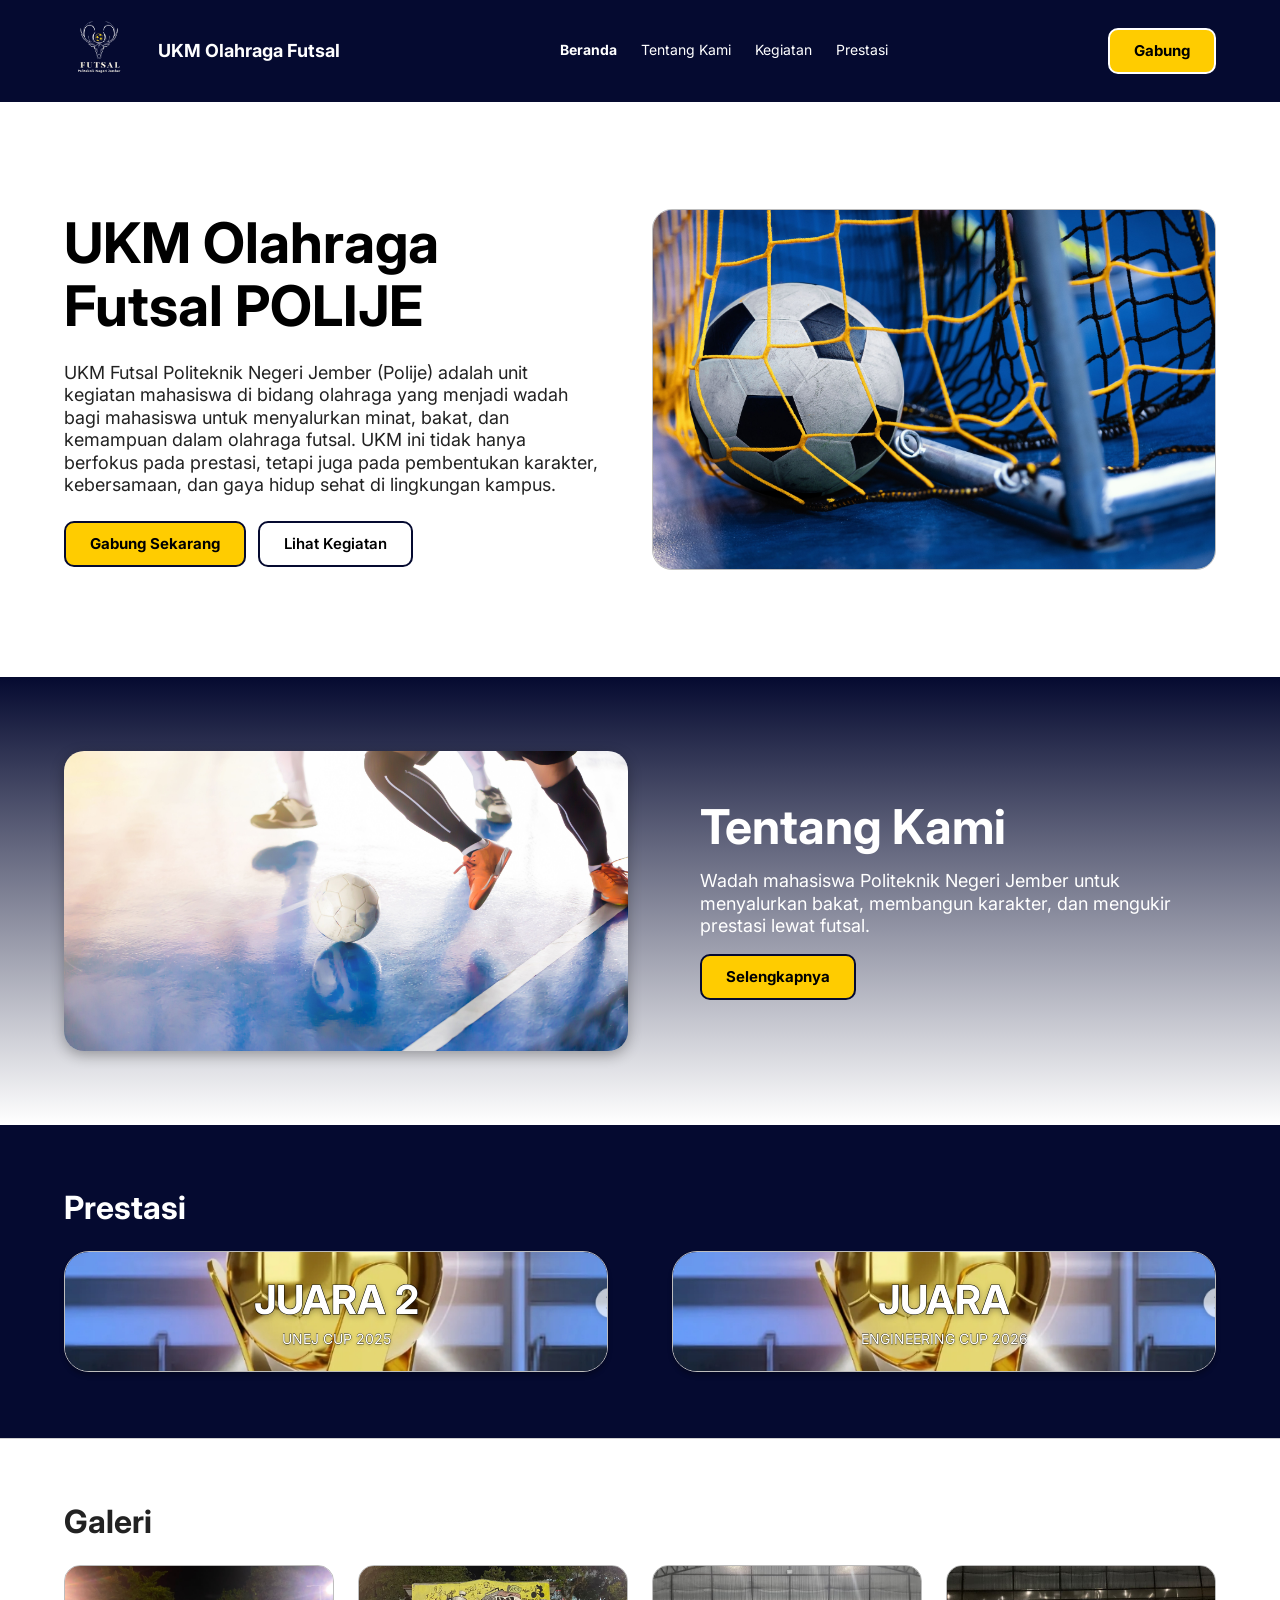
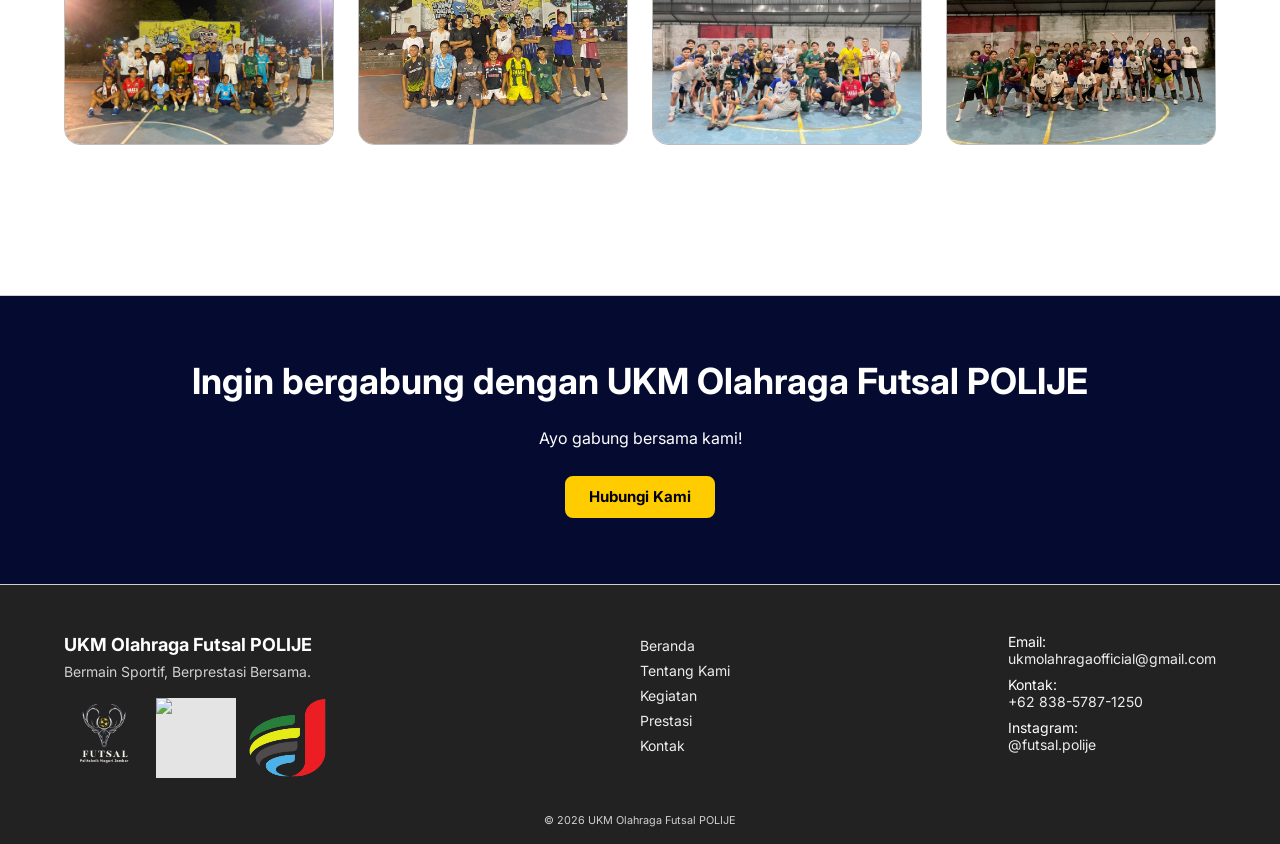
==== commit 18b67305: "main" ====
--- a/Beranda.html
+++ b/Beranda.html
@@ -134,6 +134,11 @@
     <section class="footer-brand" aria-labelledby="judul-footer">
       <h2 id="judul-footer">UKM Olahraga Futsal POLIJE</h2>
       <p>Bermain Sportif, Berprestasi Bersama.</p>
+      <div class="footer-logo">
+        <img src="logo futsal.png" alt="Logo 1" width="80" height="80">
+        <img src="logo polije.png" alt="Logo 2" width="80" height="80">
+        <img src="Logo SIP.png" alt="Logo 3" width="80" height="80">
+      </div>
     </section>
 
     <nav class="footer-nav" aria-label="Navigasi footer">
--- a/beranda.css
+++ b/beranda.css
@@ -287,12 +287,12 @@
 /* Navbar biru gelap (dipakai di Beranda dan Prestasi): tulisan jadi putih */
 .site-header.is-dark {
   background: var(--navy);
-  color: #FFFFFF;
+  color: #ffffff;
 }
 
 /* Tombol Gabung di navbar gelap: bingkai abu terang agar terlihat */
 .site-header.is-dark .btn {
-  border-color: #E6E6E6;
+  border-color: #ffffff;
 }
 
 /* Navbar khusus Beranda: lebih tinggi karena logonya lebih besar (sesuai Figma) */
@@ -909,3 +909,16 @@
     font-size: 26px;
   }
 }
+
+/* Tata letak di footer */
+.footer-logo {
+  display: flex;
+  gap: 12px; /* Jarak antar gambar */
+  margin-top: 16px; /* Jarak dari teks motto ke gambar */
+  align-items: center;
+}
+
+.footer-logos img {
+  height: 45px; /* Sesuaikan tinggi gambar agar seragam */
+  width: auto;
+}
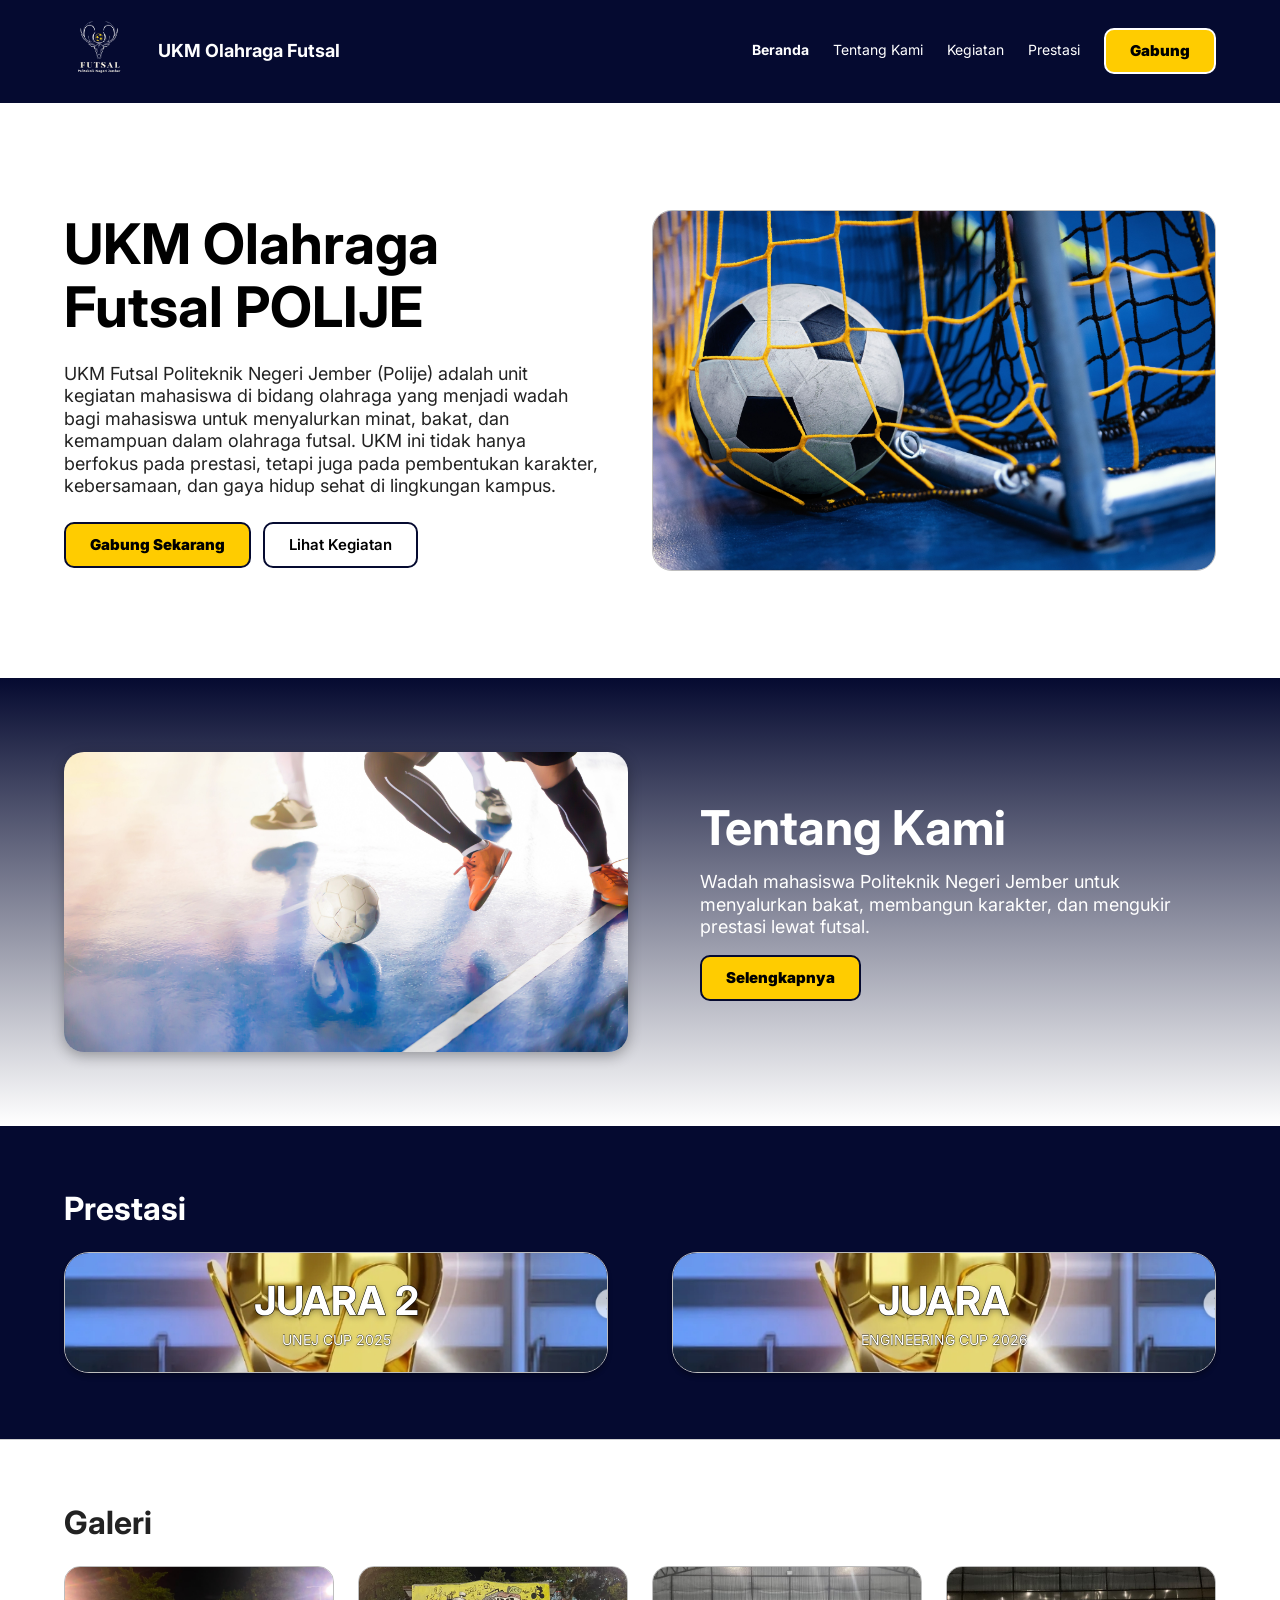
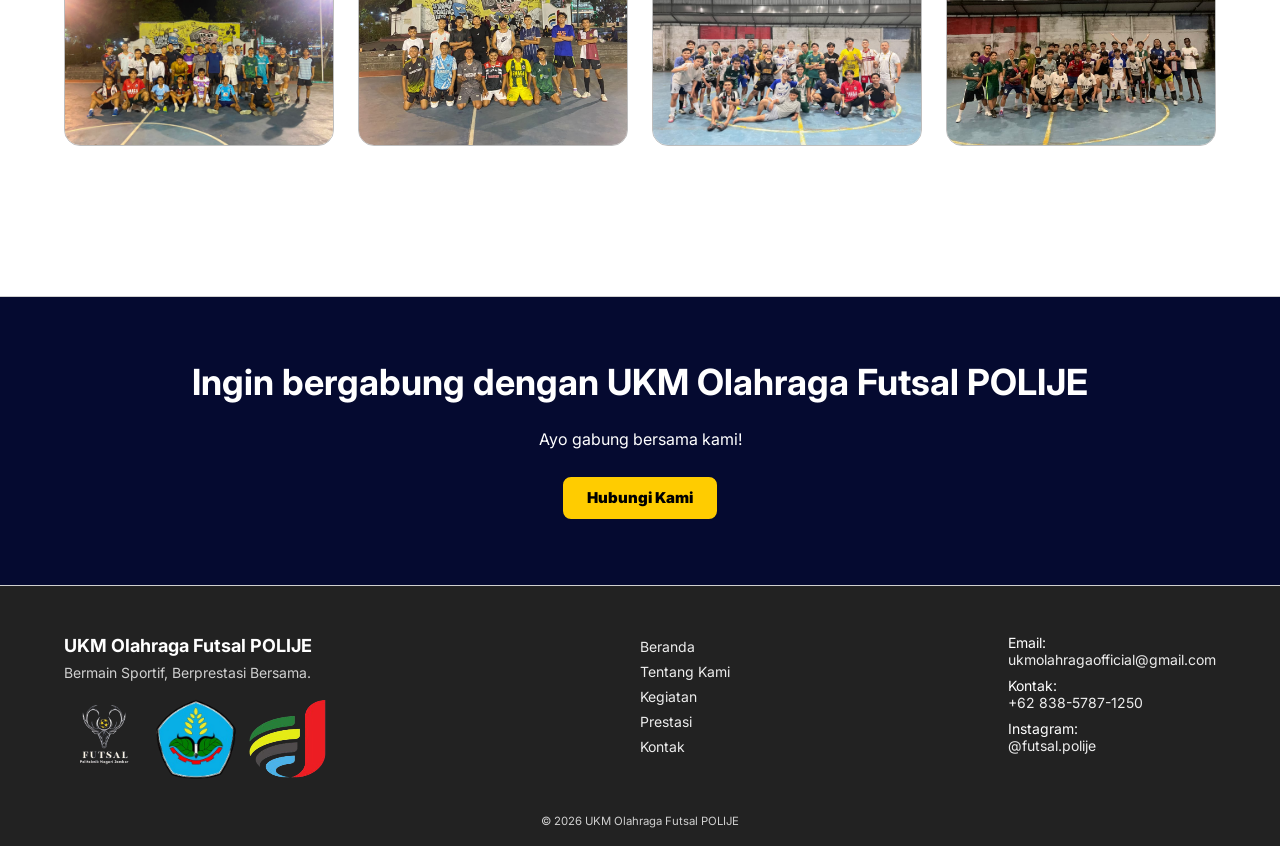
==== commit 5d39872e: "Menambahkan bootstrap di HTML (navbar) dan mengubah penamaan class pada CSS" ====
--- a/Beranda.html
+++ b/Beranda.html
@@ -11,6 +11,9 @@
   <link rel="preconnect" href="https://fonts.gstatic.com" crossorigin>
   <link href="https://fonts.googleapis.com/css2?family=Inter:wght@400;500;600;700&display=swap" rel="stylesheet">
 
+  <!-- Bootstrap (dimuat lebih dulu agar CSS kustom bisa menimpa) -->
+  <link href="https://cdn.jsdelivr.net/npm/bootstrap@5.3.3/dist/css/bootstrap.min.css" rel="stylesheet">
+
   <!-- CSS eksternal -->
   <link rel="stylesheet" href="beranda.css">
 </head>
@@ -20,23 +23,28 @@
   <a class="skip-link" href="#konten-utama">Lompat ke konten utama</a>
 
   <!-- ========== HEADER & NAVIGASI ========== -->
-  <header class="site-header is-dark is-home">
-    <a class="brand" href="Beranda.html">
+  <nav class="navbar navbar-expand-md navbar-dark site-header is-dark is-home" aria-label="Navigasi utama">
+    <a class="navbar-brand brand" href="Beranda.html">
       <img src="logo futsal.png" alt="Logo UKM Futsal POLIJE" width="40" height="40">
       <strong>UKM Olahraga Futsal</strong>
     </a>
 
-    <nav class="main-nav" aria-label="Navigasi utama">
-      <ul>
-        <li><a href="Beranda.html" aria-current="page"><strong>Beranda</strong></a></li>
-        <li><a href="tentang-kami.html">Tentang Kami</a></li>
-        <li><a href="kegiatan-galeri.html">Kegiatan</a></li>
-        <li><a href="prestasi.html">Prestasi</a></li>
+    <button class="navbar-toggler" type="button" data-bs-toggle="collapse"
+            data-bs-target="#menuUtama" aria-controls="menuUtama"
+            aria-expanded="false" aria-label="Buka menu navigasi">
+      <span class="navbar-toggler-icon"></span>
+    </button>
+
+    <div class="collapse navbar-collapse" id="menuUtama">
+      <ul class="navbar-nav ms-auto align-items-md-center gap-md-4">
+        <li class="nav-item"><a class="nav-link" href="Beranda.html" aria-current="page">Beranda</a></li>
+        <li class="nav-item"><a class="nav-link" href="tentang-kami.html">Tentang Kami</a></li>
+        <li class="nav-item"><a class="nav-link" href="kegiatan-galeri.html">Kegiatan</a></li>
+        <li class="nav-item"><a class="nav-link" href="prestasi.html">Prestasi</a></li>
+        <li class="nav-item mt-2 mt-md-0"><a class="btn" href="#gabung"><strong>Gabung</strong></a></li>
       </ul>
-    </nav>
-
-    <p><a class="btn" href="#gabung"><strong>Gabung</strong></a></p>
-  </header>
+    </div>
+  </nav>
 
   <hr>
 
@@ -168,6 +176,7 @@
     <p class="footer-copy"><small>&copy; 2026 UKM Olahraga Futsal POLIJE</small></p>
     <p class="to-top"><a href="#atas">Kembali ke atas</a></p>
   </footer>
+  <script src="https://cdn.jsdelivr.net/npm/bootstrap@5.3.3/dist/js/bootstrap.bundle.min.js"></script>
   <script src="java .js"></script>
 </body>
 </html>
--- a/beranda.css
+++ b/beranda.css
@@ -921,4 +921,69 @@
 .footer-logos img {
   height: 45px; /* Sesuaikan tinggi gambar agar seragam */
   width: auto;
-}+}
+
+/* ==========================================================
+   PENYESUAIAN BOOTSTRAP NAVBAR (ditambahkan di akhir file)
+   Dimuat setelah Bootstrap, jadi aturan di sini menang.
+   ========================================================== */
+
+/* Navbar: tinggi mengikuti isi (hamburger bisa membuka ke bawah),
+   padding kiri-kanan tetap memakai --pad-x milik Anda */
+.site-header.navbar {
+  height: auto;
+  min-height: 80px;
+  flex-wrap: wrap;
+  row-gap: 0;
+  --bs-navbar-color: #ffffff;
+  --bs-navbar-hover-color: var(--yellow);
+  --bs-navbar-active-color: #ffffff;
+}
+
+.site-header.is-home.navbar {
+  min-height: 102px;
+}
+
+/* Kembalikan tampilan link menu seperti desain lama */
+.site-header .navbar-nav .nav-link {
+  padding: 4px 0;
+  font-size: 14px;
+  border-bottom: 2px solid transparent;
+  transition: border-color .15s ease;
+}
+
+.site-header .navbar-nav .nav-link:hover {
+  border-bottom-color: currentColor;
+}
+
+.site-header .navbar-nav .nav-link[aria-current="page"] {
+  font-weight: 700;
+}
+
+/* Hapus margin bawaan Bootstrap pada brand */
+.site-header .navbar-brand {
+  margin-right: 0;
+  padding: 0;
+  color: #ffffff;
+}
+
+/* Tombol hamburger: bingkai putih agar terlihat di latar biru gelap */
+.site-header .navbar-toggler {
+  border-color: rgba(255, 255, 255, .6);
+}
+
+/* Mobile: menu terbuka rapi di bawah logo */
+@media (max-width: 767.98px) {
+  .site-header.navbar {
+    padding-top: 12px;
+    padding-bottom: 12px;
+  }
+
+  .site-header .navbar-collapse {
+    padding: 12px 0 8px;
+  }
+
+  .site-header .navbar-nav .nav-link {
+    display: inline-block;
+  }
+}
